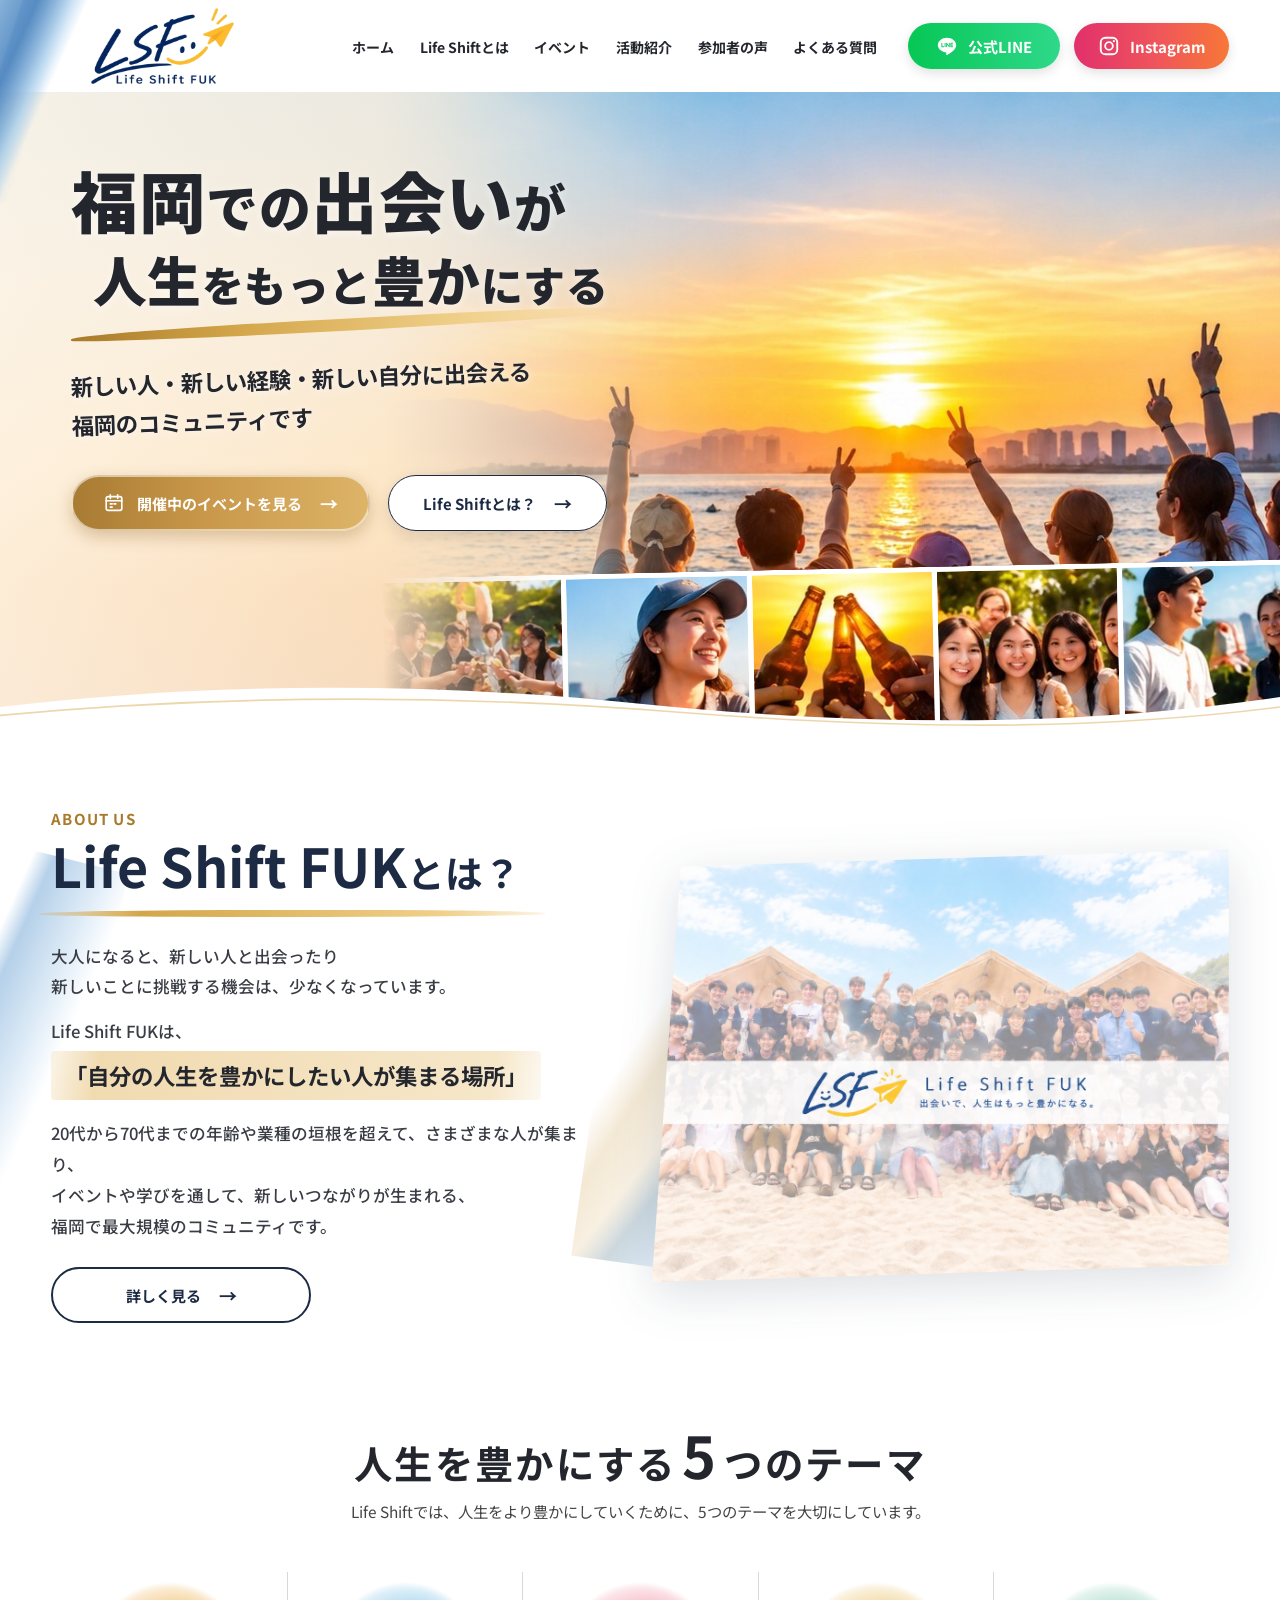
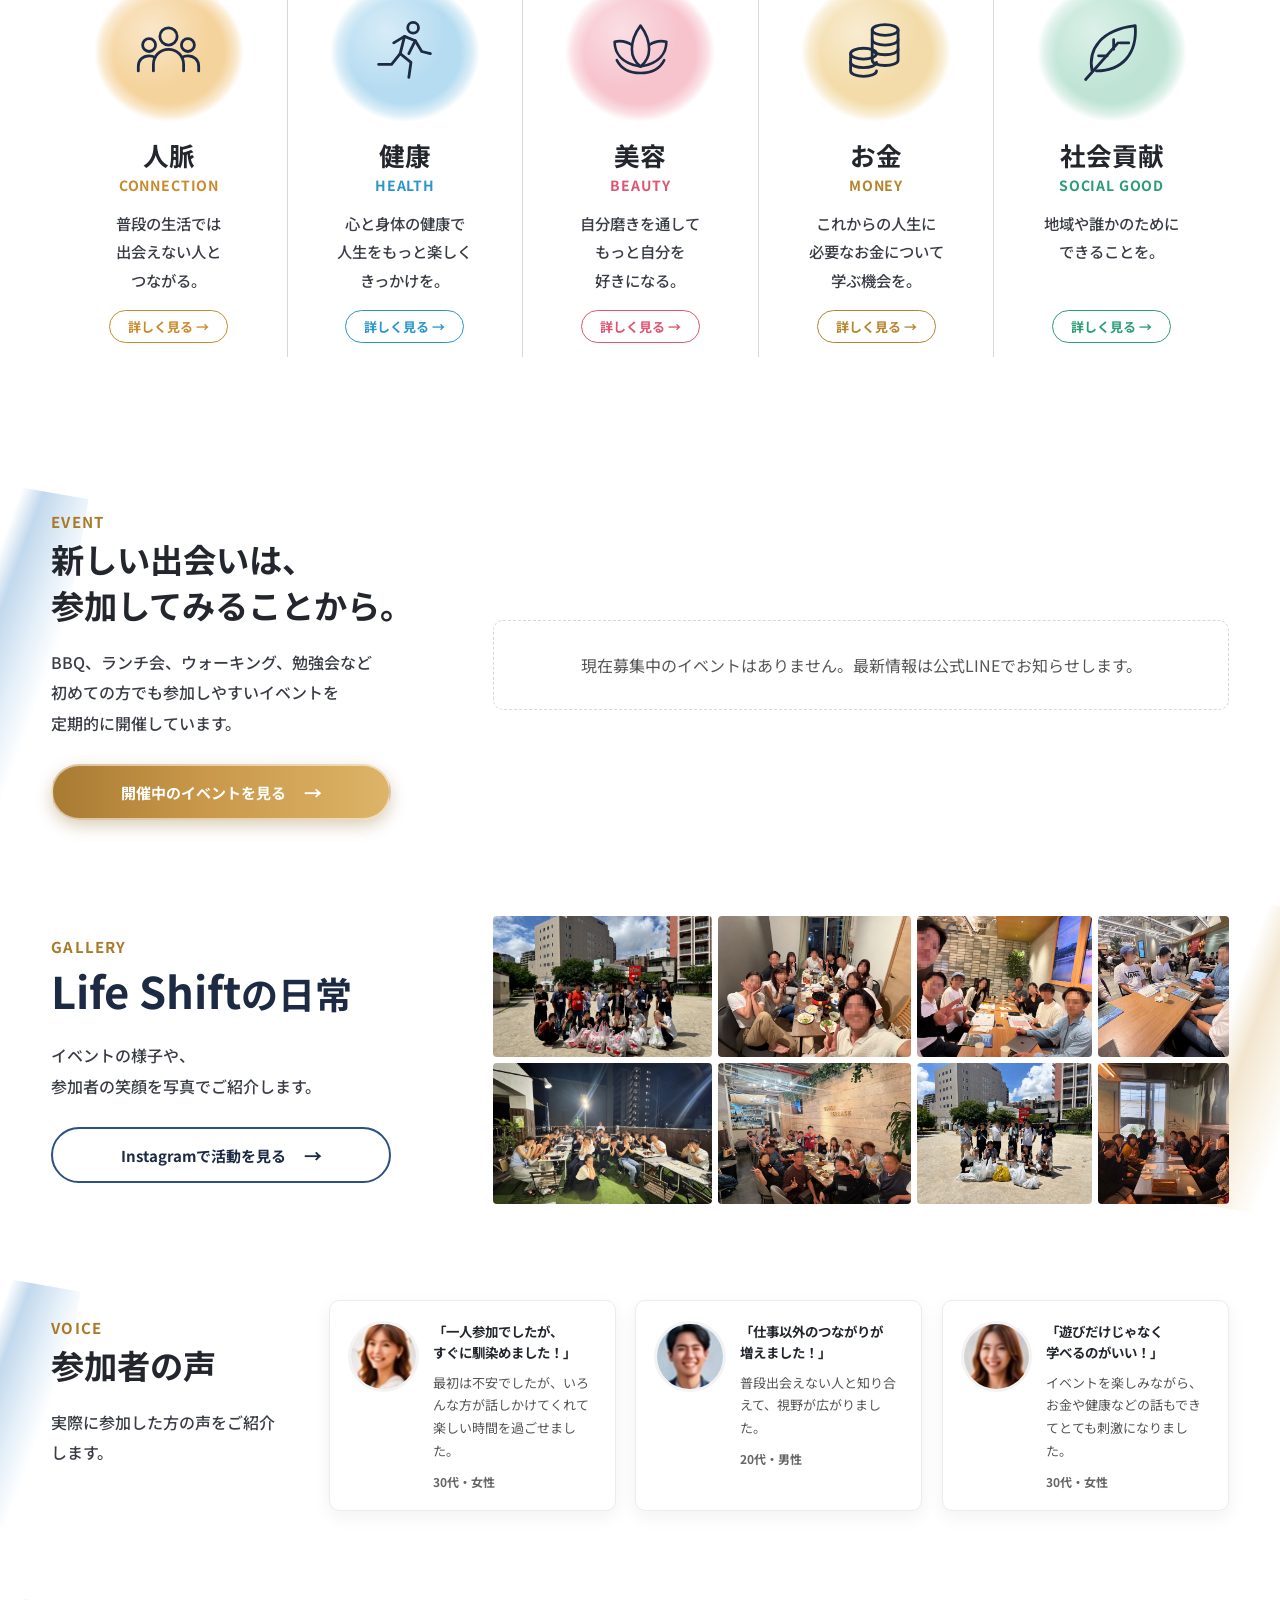
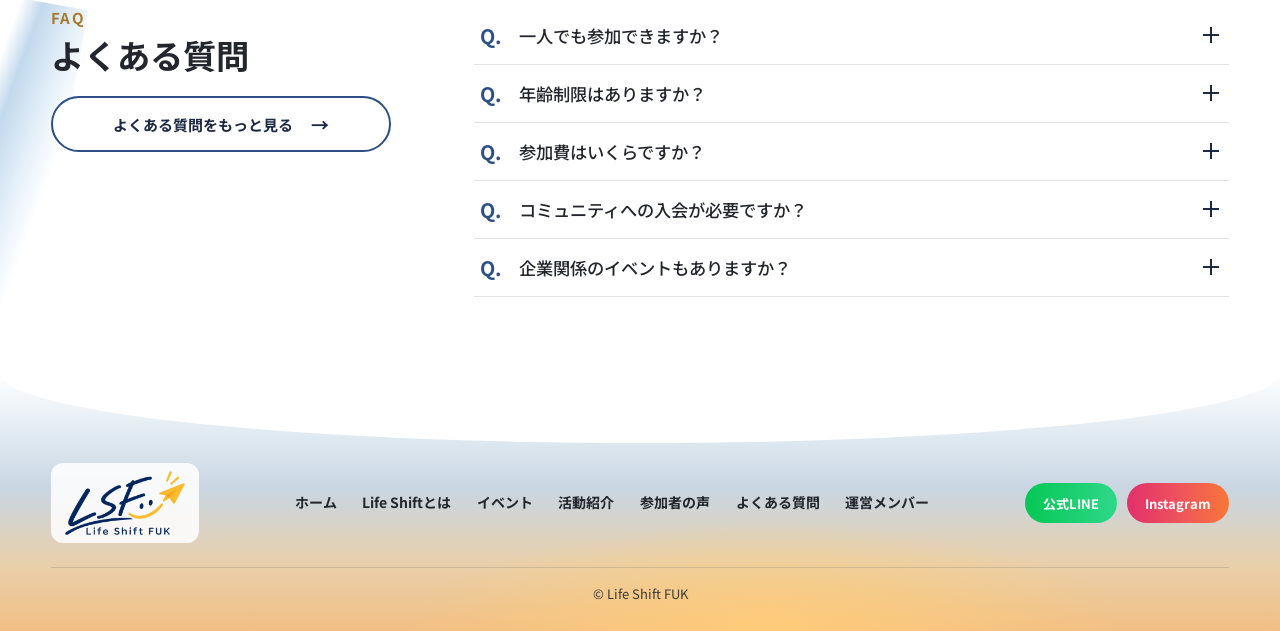
==== index.html @ d95659ad "Split the hero image into one main photo and five strip photos The top section was a single composit" ====
<!DOCTYPE html>
<html lang="ja">
<head>
  <meta charset="UTF-8">
  <meta name="viewport" content="width=device-width, initial-scale=1.0">
  <title>Life Shift FUK｜出会いで、これからの未来をつくる。</title>
  <meta name="description" content="新しい人・新しい経験・新しい自分に出会える福岡のコミュニティ「Life Shift FUK」。">
  <link rel="preconnect" href="https://fonts.googleapis.com">
  <link rel="preconnect" href="https://fonts.gstatic.com" crossorigin>
  <link href="https://fonts.googleapis.com/css2?family=Noto+Sans+JP:wght@400;500;700&family=Noto+Serif+JP:wght@500;700;900&family=Dancing+Script:wght@600;700&family=Allura&display=swap" rel="stylesheet">
  <script>document.documentElement.classList.add("cms-loading");setTimeout(function(){document.documentElement.classList.remove("cms-loading")},2500);</script>
  <link rel="stylesheet" href="css/style.css">
</head>
<body>

  <!-- ===== ヘッダー ===== -->
  <header class="site-header">
    <span class="brush" aria-hidden="true"></span>

    <a href="#" class="logo">
      <img src="assets/images/logo.png" alt="Life Shift FUK" width="832" height="444">
    </a>

    <button class="menu-toggle" aria-label="メニューを開く" aria-expanded="false" aria-controls="global-nav">
      <span></span><span></span><span></span>
    </button>

    <div class="header-right" id="global-nav">
      <nav class="global-nav" aria-label="グローバルナビゲーション">
        <ul>
          <li><a href="#">ホーム</a></li>
          <li><a href="#about">Life Shiftとは</a></li>
          <li><a href="#events">イベント</a></li>
          <li><a href="#activities">活動紹介</a></li>
          <li><a href="#voices">参加者の声</a></li>
          <li><a href="#faq">よくある質問</a></li>
        </ul>
      </nav>
      <div class="header-sns">
        <a href="https://lin.ee/Sg5S7Pw" data-cms-href="settings.lineUrl" target="_blank" rel="noopener" class="btn-sns btn-line">
          <svg viewBox="0 0 24 24" aria-hidden="true"><path fill="currentColor" d="M12 3C6.5 3 2 6.6 2 11c0 3.9 3.5 7.2 8.3 7.9.3.1.8.2.9.5.1.3.1.7 0 1l-.1.9c0 .3-.2 1 .9.5s5.9-3.5 8.1-6C21.5 14.3 22 12.7 22 11c0-4.4-4.5-8-10-8Zm-3.6 10.4H6.4c-.3 0-.5-.2-.5-.5V9c0-.3.2-.5.5-.5s.5.2.5.5v3.4h1.5c.3 0 .5.2.5.5s-.2.5-.5.5Zm2-.5c0 .3-.2.5-.5.5s-.5-.2-.5-.5V9c0-.3.2-.5.5-.5s.5.2.5.5v3.9Zm4.6 0c0 .2-.1.4-.3.5h-.2c-.2 0-.3-.1-.4-.2l-2-2.8v2.5c0 .3-.2.5-.5.5s-.5-.2-.5-.5V9c0-.2.1-.4.3-.5h.2c.2 0 .3.1.4.2l2 2.8V9c0-.3.2-.5.5-.5s.5.2.5.5v3.9Zm3.2-2.4c.3 0 .5.2.5.5s-.2.5-.5.5h-1.5v.9h1.5c.3 0 .5.2.5.5s-.2.5-.5.5h-2c-.3 0-.5-.2-.5-.5V9c0-.3.2-.5.5-.5h2c.3 0 .5.2.5.5s-.2.5-.5.5h-1.5v.9h1.5Z"/></svg>
          公式LINE
        </a>
        <a href="https://www.instagram.com/life_shift_fukuoka/" data-cms-href="settings.instagramUrl" target="_blank" rel="noopener" class="btn-sns btn-instagram">
          <svg viewBox="0 0 24 24" aria-hidden="true"><rect x="3" y="3" width="18" height="18" rx="5" fill="none" stroke="currentColor" stroke-width="2"/><circle cx="12" cy="12" r="4.2" fill="none" stroke="currentColor" stroke-width="2"/><circle cx="17.3" cy="6.7" r="1.2" fill="currentColor"/></svg>
          Instagram
        </a>
      </div>
    </div>
  </header>

  <!-- ===== ヒーロー ===== -->
  <section class="hero">
    <div class="hero-photo">
      <!-- 大きい写真：管理画面「トップページ」→「大きい写真」で差し替え -->
      <img src="assets/images/hero/hero-main.jpg" data-cms-src="home.hero.image" alt="夕日の海辺でピースサインをする参加者たち">
    </div>

    <div class="hero-inner">
      <h1 class="hero-title">
        <span class="line1" data-cms="home.hero.title1">出会<small>い</small>で、</span>
        <span class="line2" data-cms="home.hero.title2">これからの未来<small>を</small>つくる。</span>
      </h1>
      <span class="hero-stroke" aria-hidden="true"></span>

      <p class="hero-lead" data-cms="home.hero.lead">新しい人・新しい経験・新しい自分に出会える<br>福岡のコミュニティです。</p>
      <p class="hero-sub" data-cms="home.hero.sub">出会う。楽しむ、学ぶ、つながる。<br>人生をもっと豊かに。</p>

      <div class="hero-buttons">
        <a href="events/index.html" class="btn btn-gold">
          <svg viewBox="0 0 24 24" aria-hidden="true"><rect x="3.5" y="5" width="17" height="15" rx="2" fill="none" stroke="currentColor" stroke-width="1.8"/><path d="M3.5 9.5h17M8 3v4M16 3v4" stroke="currentColor" stroke-width="1.8" stroke-linecap="round"/><path d="M8 13h2M12 13h2M8 16.5h2" stroke="currentColor" stroke-width="1.8" stroke-linecap="round"/></svg>
          開催中のイベントを見る
          <span class="arrow">→</span>
        </a>
        <a href="#about" class="btn btn-white">
          Life Shiftとは？
          <span class="arrow">→</span>
        </a>
      </div>
    </div>

    <!-- 下に並ぶ写真（5枚）
         管理画面「トップページ」→「下に並ぶ写真（5枚）」で1枚ずつ差し替えられます。
         （直接変更する場合は content/site.json の home.heroPhotos） -->
    <ul class="hero-strip" data-cms-list="strip:home.heroPhotos">
      <li class="hero-strip-item"><img src="assets/images/hero/hero-photo-01.jpg" alt="バーベキューで交流する参加者"></li>
      <li class="hero-strip-item"><img src="assets/images/hero/hero-photo-02.jpg" alt="笑顔の参加者"></li>
      <li class="hero-strip-item"><img src="assets/images/hero/hero-photo-03.jpg" alt="夕日の中で乾杯"></li>
      <li class="hero-strip-item"><img src="assets/images/hero/hero-photo-04.jpg" alt="みんなで記念撮影"></li>
      <li class="hero-strip-item"><img src="assets/images/hero/hero-photo-05.jpg" alt="海辺で談笑する参加者"></li>
    </ul>

    <svg class="hero-wave" viewBox="0 0 1440 60" preserveAspectRatio="none" aria-hidden="true">
      <path d="M0 30 C 240 0, 480 0, 720 26 S 1200 56, 1440 18 L1440 60 L0 60 Z" fill="#ffffff"/>
      <path d="M0 40 C 260 14, 520 16, 760 36 S 1220 60, 1440 30" fill="none" stroke="#d4a64a" stroke-opacity=".45" stroke-width="2"/>
    </svg>
  </section>

  <!-- ===== About ===== -->
  <section class="about" id="about">
    <div class="about-inner">
      <div class="about-text">
        <p class="section-label" data-cms="home.about.label">ABOUT US</p>
        <h2 class="about-title" data-cms="home.about.title">Life Shift FUK<small>とは？</small></h2>
        <span class="about-stroke" aria-hidden="true"></span>
        <p data-cms="home.about.text1">大人になると、新しい人と出会ったり<br>新しいことに挑戦する機会は、意外と少なくなっています。</p>
        <p class="about-name" data-cms="home.about.name">Life Shift FUKは、</p>
        <p class="about-highlight" data-cms="home.about.highlight">「人生に少し動き出すきっかけをつくる場所」</p>
        <p data-cms="home.about.text2">職業や年齢をこえて、さまざまな人が集まり、<br>イベントや学びを通して、新しいつながりが生まれる、<br>そんなコミュニティです。</p>
        <a href="about.html" class="btn btn-outline">詳しく見る <span class="arrow">→</span></a>
      </div>

      <figure class="about-photo">
        <img src="assets/images/about-community.jpg" data-cms-src="home.about.image" alt="Life Shift FUK の交流会に集まった参加者たち" loading="lazy">
        <figcaption class="about-script" aria-hidden="true" data-cms-script="home.about.script">New Encounters<br><span>New Experiences</span><br><span class="indent">A Better You</span></figcaption>
      </figure>
    </div>
  </section>

  <!-- ===== 5つのテーマ ===== -->
  <section class="themes" id="themes">
    <div class="themes-inner">
      <h2 class="themes-title">人生を豊かにする<span class="num">5</span>つのテーマ</h2>
      <p class="themes-lead" data-cms="home.themesLead">Life Shiftでは、人生をより豊かにしていくために、5つのテーマを大切にしています。</p>
      <ul class="theme-list">
        <li class="theme-card theme--connection">
          <a href="themes/connection.html">
            <span class="theme-icon"><svg viewBox="0 0 64 64" aria-hidden="true"><g fill="none" stroke="currentColor" stroke-width="2.6" stroke-linecap="round" stroke-linejoin="round"><circle cx="32" cy="18" r="8"/><path d="M18 50v-6c0-8 6-14 14-14s14 6 14 14v6"/><circle cx="14" cy="26" r="6"/><path d="M4 50v-4c0-6 4-10 10-10 2 0 4 .5 5.5 1.5"/><circle cx="50" cy="26" r="6"/><path d="M60 50v-4c0-6-4-10-10-10-2 0-4 .5-5.5 1.5"/></g></svg></span>
            <h3 class="theme-name">人脈</h3>
            <p class="theme-en">CONNECTION</p>
            <p class="theme-desc" data-cms="themes.connection.short">普段の生活では<br>出会えない人と<br>つながる。</p>
            <span class="theme-more">詳しく見る <span aria-hidden="true">→</span></span>
          </a>
        </li>
        <li class="theme-card theme--health">
          <a href="themes/health.html">
            <span class="theme-icon"><svg viewBox="0 0 64 64" aria-hidden="true"><g fill="none" stroke="currentColor" stroke-width="2.6" stroke-linecap="round" stroke-linejoin="round"><circle cx="40" cy="10" r="5"/><path d="M22 24l10-6 10 4 6 10 8 2"/><path d="M32 18l-4 16 10 8-2 14"/><path d="M28 34l-8 10H8"/><path d="M42 22l-6 12"/></g></svg></span>
            <h3 class="theme-name">健康</h3>
            <p class="theme-en">HEALTH</p>
            <p class="theme-desc" data-cms="themes.health.short">心と身体の健康で<br>人生をもっと楽しく<br>きっかけを。</p>
            <span class="theme-more">詳しく見る <span aria-hidden="true">→</span></span>
          </a>
        </li>
        <li class="theme-card theme--beauty">
          <a href="themes/beauty.html">
            <span class="theme-icon"><svg viewBox="0 0 64 64" aria-hidden="true"><g fill="none" stroke="currentColor" stroke-width="2.4" stroke-linecap="round" stroke-linejoin="round"><path d="M32 8c-6 8-8 16-8 22s3 12 8 16c5-4 8-10 8-16s-2-14-8-22Z"/><path d="M24 26c-6-4-12-4-16-3 0 10 6 20 24 23"/><path d="M40 26c6-4 12-4 16-3 0 10-6 20-24 23"/><path d="M10 40c4 8 12 12 22 12s18-4 22-12"/></g></svg></span>
            <h3 class="theme-name">美容</h3>
            <p class="theme-en">BEAUTY</p>
            <p class="theme-desc" data-cms="themes.beauty.short">自分磨きを通して<br>もっと自分を<br>好きになる。</p>
            <span class="theme-more">詳しく見る <span aria-hidden="true">→</span></span>
          </a>
        </li>
        <li class="theme-card theme--money">
          <a href="themes/money.html">
            <span class="theme-icon"><svg viewBox="0 0 64 64" aria-hidden="true"><g fill="none" stroke="currentColor" stroke-width="2.6" stroke-linecap="round" stroke-linejoin="round"><ellipse cx="40" cy="12" rx="12" ry="5"/><path d="M28 12v28c0 2.8 5.4 5 12 5s12-2.2 12-5V12"/><path d="M28 21c0 2.8 5.4 5 12 5s12-2.2 12-5M28 30c0 2.8 5.4 5 12 5s12-2.2 12-5"/><ellipse cx="20" cy="34" rx="12" ry="5"/><path d="M8 34v16c0 2.8 5.4 5 12 5s12-2.2 12-5"/><path d="M8 42c0 2.8 5.4 5 12 5s12-2.2 12-5"/></g></svg></span>
            <h3 class="theme-name">お金</h3>
            <p class="theme-en">MONEY</p>
            <p class="theme-desc" data-cms="themes.money.short">これからの人生に<br>必要なお金について<br>学ぶ機会を。</p>
            <span class="theme-more">詳しく見る <span aria-hidden="true">→</span></span>
          </a>
        </li>
        <li class="theme-card theme--social-good">
          <a href="themes/social-good.html">
            <span class="theme-icon"><svg viewBox="0 0 64 64" aria-hidden="true"><g fill="none" stroke="currentColor" stroke-width="2.6" stroke-linecap="round" stroke-linejoin="round"><path d="M14 50C10 30 22 12 54 8c2 26-12 42-36 42"/><path d="M8 58l30-34"/><path d="M28 36h-8M34 30v-9M40 24h8"/></g></svg></span>
            <h3 class="theme-name">社会貢献</h3>
            <p class="theme-en">SOCIAL GOOD</p>
            <p class="theme-desc" data-cms="themes.social-good.short">地域や誰かのために<br>できることを。</p>
            <span class="theme-more">詳しく見る <span aria-hidden="true">→</span></span>
          </a>
        </li>
      </ul>
    </div>
  </section>

  <!-- ===== EVENT ===== -->
  <section class="split-section events" id="events">
    <div class="split-inner">
      <div class="split-head">
        <p class="section-label">EVENT</p>
        <h2 class="split-title" data-cms="home.eventsTitle">新しい出会いは、<br>参加してみることから。</h2>
        <p class="split-text" data-cms="home.eventsText">BBQ、ランチ会、ウォーキング、勉強会など<br>初めての方でも参加しやすいイベントを<br>定期的に開催しています。</p>
        <a href="events/index.html" class="btn btn-gold btn-wide">開催中のイベントを見る <span class="arrow">→</span></a>
      </div>
      <ul class="event-grid" data-cms-list="events" data-cms-limit="3">
        <!-- js/events.js の内容がここに表示されます -->
      </ul>
    </div>
  </section>

  <!-- ===== GALLERY ===== -->
  <section class="split-section gallery" id="activities">
    <div class="split-inner">
      <div class="split-head">
        <p class="section-label">GALLERY</p>
        <h2 class="split-title split-title--en">Life Shift<span>の日常</span></h2>
        <p class="split-text" data-cms="home.galleryText">イベントの様子や、<br>参加者の笑顔を写真でご紹介します。</p>
        <a href="https://www.instagram.com/life_shift_fukuoka/" data-cms-href="settings.instagramUrl" target="_blank" rel="noopener" class="btn btn-outline btn-wide btn-outline--blue">Instagramで活動を見る <span class="arrow">→</span></a>
      </div>
      <!-- 写真は assets/images/gallery/gallery-01.jpg 〜 gallery-08.jpg を差し替えてください -->
      <ul class="gallery-grid" data-cms-list="gallery">
        <li><img src="assets/images/gallery/gallery-01.jpg" alt="ギャラリー写真1" loading="lazy"></li>
        <li><img src="assets/images/gallery/gallery-02.jpg" alt="ギャラリー写真2" loading="lazy"></li>
        <li><img src="assets/images/gallery/gallery-03.jpg" alt="ギャラリー写真3" loading="lazy"></li>
        <li><img src="assets/images/gallery/gallery-04.jpg" alt="ギャラリー写真4" loading="lazy"></li>
        <li><img src="assets/images/gallery/gallery-05.jpg" alt="ギャラリー写真5" loading="lazy"></li>
        <li><img src="assets/images/gallery/gallery-06.jpg" alt="ギャラリー写真6" loading="lazy"></li>
        <li><img src="assets/images/gallery/gallery-07.jpg" alt="ギャラリー写真7" loading="lazy"></li>
        <li><img src="assets/images/gallery/gallery-08.jpg" alt="ギャラリー写真8" loading="lazy"></li>
      </ul>
    </div>
  </section>

  <!-- ===== VOICE ===== -->
  <section class="split-section voices" id="voices">
    <div class="split-inner split-inner--voice">
      <div class="split-head">
        <p class="section-label">VOICE</p>
        <h2 class="split-title">参加者の声</h2>
        <p class="split-text" data-cms="home.voicesText">実際に参加した方の声をご紹介します。</p>
      </div>
      <ul class="voice-list" data-cms-list="voices">
        <li class="voice-card">
          <img class="voice-avatar" src="assets/images/voice/voice-01.jpg" alt="" loading="lazy">
          <div>
            <p class="voice-catch">「一人参加でしたが、<br>すぐに馴染めました！」</p>
            <p class="voice-text">最初は不安でしたが、いろんな方が話しかけてくれて楽しい時間を過ごせました。</p>
            <p class="voice-meta">30代・女性</p>
          </div>
        </li>
        <li class="voice-card">
          <img class="voice-avatar" src="assets/images/voice/voice-02.jpg" alt="" loading="lazy">
          <div>
            <p class="voice-catch">「仕事以外のつながりが<br>増えました！」</p>
            <p class="voice-text">普段出会えない人と知り合えて、視野が広がりました。</p>
            <p class="voice-meta">20代・男性</p>
          </div>
        </li>
        <li class="voice-card">
          <img class="voice-avatar" src="assets/images/voice/voice-03.jpg" alt="" loading="lazy">
          <div>
            <p class="voice-catch">「遊びだけじゃなく<br>学べるのがいい！」</p>
            <p class="voice-text">イベントを楽しみながら、お金や健康などの話もできてとても刺激になりました。</p>
            <p class="voice-meta">30代・女性</p>
          </div>
        </li>
      </ul>
    </div>
  </section>

  <!-- ===== FAQ ===== -->
  <section class="split-section faq" id="faq">
    <div class="split-inner split-inner--faq">
      <div class="split-head">
        <p class="section-label">FAQ</p>
        <h2 class="split-title">よくある質問</h2>
        <a href="faq.html" class="btn btn-outline btn-wide btn-outline--blue">よくある質問をもっと見る <span class="arrow">→</span></a>
      </div>
      <!-- 質問の内容は js/faq.js で編集できます -->
      <ul class="faq-list" data-cms-list="faq" data-cms-limit="5"></ul>
    </div>
  </section>

  <footer class="site-footer">
    <div class="footer-inner">
      <a href="index.html" class="footer-logo"><img src="assets/images/logo.png" alt="Life Shift FUK"></a>
      <nav class="footer-nav" aria-label="フッターメニュー">
        <ul>
          <li><a href="index.html">ホーム</a></li>
          <li><a href="index.html#about">Life Shiftとは</a></li>
          <li><a href="index.html#events">イベント</a></li>
          <li><a href="index.html#activities">活動紹介</a></li>
          <li><a href="index.html#voices">参加者の声</a></li>
          <li><a href="index.html#faq">よくある質問</a></li>
          <li><a href="members.html">運営メンバー</a></li>
        </ul>
      </nav>
      <div class="footer-sns-list">
        <a href="https://lin.ee/Sg5S7Pw" target="_blank" rel="noopener" data-cms-href="settings.lineUrl" class="footer-sns footer-sns--line">公式LINE</a>
        <a href="https://www.instagram.com/life_shift_fukuoka/" target="_blank" rel="noopener" data-cms-href="settings.instagramUrl" class="footer-sns footer-sns--instagram">Instagram</a>
      </div>
    </div>
    <p class="footer-copy">&copy; Life Shift FUK</p>
  </footer>

  <script src="js/fonts.js"></script>
  <script src="js/main.js"></script>
</body>
</html>
---- css/style.css ----
/* =========================================
   Life Shift FUK - Header / Hero
   ========================================= */
:root {
  --navy: #1d2a44;
  --ink: #23262d;
  --gold: #d4a64a;
  --gold-dark: #a87a2a;
  --gold-light: #f0d08a;
  --line-1: #06c755;
  --line-2: #2fd88a;
  --insta-1: #e1306c;
  --insta-2: #f77737;
  --header-h: 92px;
  --gutter: clamp(16px, 4vw, 56px);

  /* フォントと文字の大きさ（管理画面の「フォント・文字の大きさ」で変更） */
  --font-heading: "Noto Serif JP", serif;   /* 見出し・紹介文 */
  --font-body: "Noto Sans JP", sans-serif;  /* メニュー・ボタン・本文 */
  --fs-heading: 1;
  --fs-body: 1;
}

*,
*::before,
*::after { box-sizing: border-box; }

html, body { margin: 0; padding: 0; }

body {
  font-family: var(--font-body);
  color: var(--ink);
  background: #fff;
  -webkit-font-smoothing: antialiased;
  overflow-x: hidden;
}

a { color: inherit; text-decoration: none; }
img { display: block; max-width: 100%; }

/* ---------- Header ---------- */
.site-header {
  position: relative;
  z-index: 20;
  height: var(--header-h);
  display: flex;
  align-items: center;
  justify-content: space-between;
  gap: 24px;
  padding: 0 var(--gutter) 0 calc(var(--gutter) + 40px);
  background: #fff;
  border-bottom-left-radius: 0 0;
}

/* 左上の青いブラシストローク */
.brush {
  position: absolute;
  top: -30px;
  left: -40px;
  width: 170px;
  height: 230px;
  background:
    linear-gradient(118deg, transparent 18%, rgba(120, 170, 215, .85) 19%, rgba(76, 132, 190, .9) 34%, rgba(150, 196, 232, .55) 46%, transparent 52%),
    linear-gradient(112deg, transparent 30%, rgba(80, 140, 200, .5) 31%, rgba(180, 214, 240, .35) 44%, transparent 50%);
  filter: blur(.4px);
  transform: rotate(-4deg);
  pointer-events: none;
  z-index: 0;
}

.logo {
  position: relative;
  z-index: 1;
  display: flex;
  flex-direction: column;
  align-items: center;
  line-height: 1;
  flex-shrink: 0;
}

.header-right {
  display: flex;
  align-items: center;
  gap: clamp(16px, 2.4vw, 36px);
}

.global-nav ul {
  display: flex;
  gap: clamp(14px, 2vw, 30px);
  margin: 0;
  padding: 0;
  list-style: none;
}

.global-nav a {
  position: relative;
  font-size: calc(14px * var(--fs-body));
  font-weight: 700;
  color: var(--ink);
  white-space: nowrap;
  padding: 6px 0;
  transition: color .2s;
}

.global-nav a::after {
  content: "";
  position: absolute;
  left: 0; right: 0; bottom: 0;
  height: 2px;
  background: var(--gold);
  transform: scaleX(0);
  transition: transform .25s;
}

.global-nav a:hover { color: var(--gold-dark); }
.global-nav a:hover::after { transform: scaleX(1); }

.header-sns { display: flex; gap: 14px; }

.btn-sns {
  display: inline-flex;
  align-items: center;
  justify-content: center;
  gap: 10px;
  min-width: 152px;
  height: 46px;
  padding: 0 24px;
  border-radius: 999px;
  color: #fff;
  font-size: calc(15px * var(--fs-body));
  font-weight: 700;
  white-space: nowrap;
  box-shadow: 0 4px 12px rgba(0, 0, 0, .12);
  transition: transform .2s, box-shadow .2s;
}

.btn-sns svg { width: 22px; height: 22px; flex-shrink: 0; }
.btn-sns:hover { transform: translateY(-2px); box-shadow: 0 8px 18px rgba(0, 0, 0, .18); }

.btn-line { background: linear-gradient(90deg, var(--line-1), var(--line-2)); }
.btn-instagram { background: linear-gradient(90deg, var(--insta-1), #f0565a 55%, var(--insta-2)); }

.menu-toggle { display: none; }

/* ---------- Hero ---------- */
.hero {
  position: relative;
  min-height: clamp(520px, 44vw, 700px);
  overflow: hidden;
  /* サンプルの夕焼け空のトーン */
  background:
    radial-gradient(ellipse 55% 45% at 58% 62%, rgba(255, 214, 140, .85), transparent 70%),
    linear-gradient(180deg, #c9dbe6 0%, #e9e3d6 30%, #f8d9ae 58%, #f3bd82 78%, #e8b68a 100%);
}

.hero-photo {
  position: absolute;
  inset: 0 0 0 30%;
  -webkit-mask-image: linear-gradient(90deg, transparent 0%, rgba(0, 0, 0, .55) 14%, #000 32%);
          mask-image: linear-gradient(90deg, transparent 0%, rgba(0, 0, 0, .55) 14%, #000 32%);
}

.hero-photo img {
  width: 100%;
  height: 100%;
  object-fit: cover;
  object-position: 60% 80%;
}

/* 写真全体に夕暮れ色の柔らかいトーンを重ねる */
.hero-photo::after {
  content: "";
  position: absolute;
  inset: 0;
  background:
    linear-gradient(180deg, rgba(255, 236, 205, .28) 0%, rgba(255, 200, 140, .10) 45%, rgba(255, 190, 120, .12) 100%);
  mix-blend-mode: soft-light;
  pointer-events: none;
}

/* 左側の文字エリアを明るく */
.hero::before {
  content: "";
  position: absolute;
  inset: 0;
  z-index: 1;
  background: linear-gradient(90deg, rgba(255, 246, 232, .82) 0%, rgba(255, 240, 220, .6) 34%, rgba(255, 236, 210, 0) 58%);
  pointer-events: none;
}

.hero-inner {
  position: relative;
  z-index: 3;
  padding: clamp(36px, 5vw, 70px) var(--gutter) 110px calc(var(--gutter) + 20px);
  max-width: 760px;
}

.hero-title {
  margin: 0;
  font-family: var(--font-heading);
  font-weight: 900;
  color: var(--ink);
  line-height: 1.32;
  letter-spacing: .02em;
  text-shadow: 0 2px 10px rgba(255, 255, 255, .6);
}

.hero-title span { display: block; white-space: nowrap; }
.hero-title .line1 { font-size: calc(clamp(30px, 5.2vw, 74px) * var(--fs-heading)); }
.hero-title .line2 { font-size: calc(clamp(26px, 4.2vw, 60px) * var(--fs-heading)); padding-left: .4em; }
.hero-title small { font-size: .78em; }

/* 見出し下の金色の筆ストローク */
.hero-stroke {
  display: block;
  width: min(620px, 88%);
  height: 12px;
  margin: 18px 0 22px;
  background: linear-gradient(90deg, var(--gold-dark), var(--gold) 30%, var(--gold-light) 70%, rgba(240, 208, 138, 0));
  border-radius: 50% 40% 60% 50% / 60% 50% 50% 40%;
  transform: rotate(-3deg);
  transform-origin: left center;
}

.hero-lead {
  margin: 0 0 22px;
  font-family: var(--font-heading);
  font-weight: 700;
  font-size: calc(clamp(17px, 1.75vw, 24px) * var(--fs-heading));
  line-height: 1.75;
  color: var(--ink);
  transform: rotate(-2deg);
  transform-origin: left center;
  text-shadow: 0 1px 8px rgba(255, 255, 255, .7);
}

.hero-sub {
  margin: 0 0 30px;
  font-family: var(--font-heading);
  font-weight: 500;
  font-size: calc(clamp(14px, 1.3vw, 17px) * var(--fs-body));
  line-height: 1.85;
  color: #2f3138;
  text-shadow: 0 1px 6px rgba(255, 255, 255, .8);
}

.hero-buttons { display: flex; flex-wrap: wrap; gap: 18px; }

.btn {
  display: inline-flex;
  align-items: center;
  gap: 12px;
  height: 56px;
  padding: 0 30px;
  border-radius: 999px;
  font-size: calc(15px * var(--fs-body));
  font-weight: 700;
  white-space: nowrap;
  transition: transform .2s, box-shadow .2s;
}

.btn svg { width: 22px; height: 22px; }
.btn .arrow { margin-left: 6px; font-size: calc(18px * var(--fs-body)); }
.btn:hover { transform: translateY(-2px); }

.btn-gold {
  color: #fff;
  background: linear-gradient(90deg, #a87b33, #c9984a 45%, #ddb468);
  border: 2px solid rgba(255, 255, 255, .55);
  box-shadow: 0 6px 16px rgba(140, 95, 30, .3);
}

.btn-white {
  color: var(--navy);
  background: #fff;
  border: 1.5px solid var(--navy);
  box-shadow: 0 6px 16px rgba(0, 0, 0, .1);
  padding: 0 34px;
}

.hero-wave {
  position: absolute;
  left: 0;
  bottom: -1px;
  z-index: 4;
  width: 100%;
  height: 50px;
}

/* ---------- 大きい写真の下に並ぶ写真（5枚） ---------- */
.hero {
  --strip-h: clamp(120px, 12.5vw, 200px);
}

.hero-inner { padding-bottom: calc(var(--strip-h) + 40px); }

.hero-strip {
  position: absolute;
  z-index: 2;
  left: 30%;
  right: -2%;
  bottom: 12px;
  height: var(--strip-h);
  display: grid;
  grid-auto-flow: column;
  grid-auto-columns: 1fr;
  gap: 5px;
  margin: 0;
  padding: 5px 0;
  list-style: none;
  background: #fff;
  transform: rotate(-1.2deg);
  transform-origin: right bottom;
  box-shadow: 0 -4px 18px rgba(80, 50, 20, .12);
  /* 左端は背景になじませる */
  -webkit-mask-image: linear-gradient(90deg, transparent 0%, rgba(0, 0, 0, .5) 8%, #000 20%);
          mask-image: linear-gradient(90deg, transparent 0%, rgba(0, 0, 0, .5) 8%, #000 20%);
}

.hero-strip:empty { display: none; }

.hero-strip-item {
  overflow: hidden;
  background: #f3e6d4;
}

.hero-strip-item img {
  width: 100%;
  height: 100%;
  object-fit: cover;
}

/* ---------- Responsive ---------- */
@media (max-width: 1180px) {
  .btn-sns { min-width: 0; padding: 0 18px; font-size: calc(14px * var(--fs-body)); }
  .global-nav a { font-size: calc(13px * var(--fs-body)); }
}

@media (max-width: 1024px) {
  :root { --header-h: 76px; }

  .site-header { padding-left: calc(var(--gutter) + 20px); }
  .brush { width: 120px; height: 170px; }

  .menu-toggle {
    display: flex;
    flex-direction: column;
    justify-content: center;
    gap: 6px;
    width: 44px;
    height: 44px;
    padding: 10px;
    border: 0;
    border-radius: 50%;
    background: var(--navy);
    cursor: pointer;
  }

  .menu-toggle span {
    display: block;
    height: 2px;
    background: #fff;
    border-radius: 2px;
    transition: transform .25s, opacity .25s;
  }

  .is-open .menu-toggle span:nth-child(1) { transform: translateY(8px) rotate(45deg); }
  .is-open .menu-toggle span:nth-child(2) { opacity: 0; }
  .is-open .menu-toggle span:nth-child(3) { transform: translateY(-8px) rotate(-45deg); }

  .header-right {
    position: absolute;
    top: 100%;
    left: 0;
    right: 0;
    flex-direction: column;
    align-items: stretch;
    gap: 20px;
    padding: 20px var(--gutter) 28px;
    background: #fff;
    box-shadow: 0 12px 24px rgba(0, 0, 0, .1);
    display: none;
  }

  .is-open .header-right { display: flex; }

  .global-nav ul { flex-direction: column; gap: 0; }
  .global-nav li { border-bottom: 1px solid #eee; }
  .global-nav a { display: block; padding: 14px 4px; font-size: calc(15px * var(--fs-body)); }
  .global-nav a::after { display: none; }

  .header-sns { flex-direction: column; }
  .btn-sns { width: 100%; }
}

@media (max-width: 768px) {
  .hero { min-height: 720px; }

  .hero-photo {
    inset: auto 0 0 0;
    height: 46%;
    -webkit-mask-image: linear-gradient(180deg, transparent 0%, #000 30%);
            mask-image: linear-gradient(180deg, transparent 0%, #000 30%);
  }

  .hero-photo img { object-position: 50% 70%; }

  .hero::before {
    background: linear-gradient(180deg, rgba(255, 246, 232, .7) 0%, rgba(255, 240, 220, .45) 45%, rgba(255, 236, 210, 0) 65%);
  }

  .hero-inner { padding: 28px var(--gutter) 90px; }
  .hero-title .line1 { font-size: calc(10vw * var(--fs-heading)); }
  .hero-title .line2 { font-size: calc(7.6vw * var(--fs-heading)); padding-left: 0; }
  .hero-lead { font-size: calc(4vw * var(--fs-heading)); transform: none; }

  .hero-buttons { position: relative; z-index: 3; }

  /* スマホでは写真の下に小さく並べ、横にスワイプして見る */
  .hero { --strip-h: 92px; min-height: 760px; }
  .hero-inner { padding-bottom: 90px; }
  .hero-strip {
    left: 0;
    right: 0;
    bottom: 14px;
    display: flex;
    overflow-x: auto;
    scroll-snap-type: x mandatory;
    scrollbar-width: none;
    transform: rotate(-1.5deg) scale(1.03);
    transform-origin: center;
    -webkit-mask-image: none;
            mask-image: none;
  }
  .hero-strip::-webkit-scrollbar { display: none; }
  .hero-strip-item { flex: 0 0 38%; scroll-snap-align: start; }
}

@media (max-width: 480px) {
  .hero-buttons { flex-direction: column; align-items: stretch; }
  .btn { justify-content: center; }
}

/* =========================================
   Common
   ========================================= */
.section-label,
.about-text .section-label {
  margin: 0 0 4px;
  font-family: var(--font-body);
  line-height: 1.4;
  font-size: calc(15px * var(--fs-body));
  font-weight: 700;
  letter-spacing: .08em;
  color: var(--gold-dark);
}

.btn-outline {
  color: var(--navy);
  background: #fff;
  border: 2px solid var(--navy);
  min-width: 260px;
  justify-content: center;
}

.btn-outline:hover { background: var(--navy); color: #fff; }

.sp { display: none; }

/* テーマカラー */
.theme--connection  { --t-color: #c98a2b; --t-soft: #f5d39c; --t-pale: #fdf3e2; }
.theme--health      { --t-color: #2a95c9; --t-soft: #b6dcf1; --t-pale: #eaf5fb; }
.theme--beauty      { --t-color: #df5470; --t-soft: #f7c3cd; --t-pale: #fdeef1; }
.theme--money       { --t-color: #b4842c; --t-soft: #f3dcaa; --t-pale: #fcf6e8; }
.theme--social-good { --t-color: #2a9d74; --t-soft: #bfe4d6; --t-pale: #ebf7f2; }

/* 水彩風の丸アイコン */
.theme-icon {
  display: inline-flex;
  align-items: center;
  justify-content: center;
  width: 150px;
  height: 140px;
  color: var(--navy);
  background:
    radial-gradient(circle at 38% 35%, rgba(255, 255, 255, .45), transparent 45%),
    radial-gradient(closest-side, var(--t-soft) 74%, color-mix(in srgb, var(--t-soft) 50%, transparent) 90%, transparent 100%);
  border-radius: 52% 48% 50% 50% / 50% 52% 48% 50%;
}

.theme-icon svg { width: 46%; height: auto; }

/* =========================================
   About
   ========================================= */
.about {
  position: relative;
  overflow: hidden;
  padding: clamp(40px, 6vw, 80px) var(--gutter) clamp(40px, 5vw, 70px);
  background: #fff;
}

/* 背景の青・ベージュのブラシストローク */
.about::before,
.about::after {
  content: "";
  position: absolute;
  pointer-events: none;
}

.about::before {
  left: -60px;
  top: 120px;
  width: 140px;
  height: 420px;
  background: linear-gradient(100deg, transparent 20%, rgba(120, 170, 215, .55) 30%, rgba(170, 205, 235, .35) 55%, transparent 70%);
  transform: rotate(14deg);
}

.about::after {
  right: 38%;
  top: 200px;
  width: 200px;
  height: 340px;
  background:
    linear-gradient(115deg, transparent 25%, rgba(230, 205, 160, .45) 35%, rgba(240, 220, 185, .25) 55%, transparent 65%),
    linear-gradient(120deg, transparent 50%, rgba(120, 170, 215, .45) 58%, rgba(170, 205, 235, .3) 70%, transparent 78%);
  transform: rotate(8deg);
}

.about-inner {
  position: relative;
  z-index: 1;
  max-width: 1280px;
  margin: 0 auto;
  display: grid;
  grid-template-columns: minmax(0, 1fr) minmax(0, 1.05fr);
  gap: clamp(24px, 4vw, 56px);
  align-items: center;
}

.about-title {
  margin: 0;
  font-family: var(--font-heading);
  font-weight: 700;
  font-size: calc(clamp(34px, 4.2vw, 58px) * var(--fs-heading));
  line-height: 1.2;
  color: var(--navy);
}

.about-title small { font-size: .7em; }

.about-stroke {
  display: block;
  width: min(560px, 92%);
  height: 7px;
  margin: 12px 0 24px -12px;
  background: linear-gradient(90deg, rgba(212, 166, 74, .2), var(--gold) 20%, var(--gold-light) 80%, rgba(240, 208, 138, .2));
  border-radius: 50% 40% 60% 50% / 60% 50% 50% 40%;
}

.about-text p {
  margin: 0 0 14px;
  font-family: var(--font-heading);
  font-weight: 500;
  font-size: calc(clamp(14px, 1.3vw, 17px) * var(--fs-body));
  line-height: 1.85;
  color: #3a3d45;
}

.about-text .about-name { margin-bottom: 4px; }

.about-text .about-highlight {
  display: inline-block;
  margin: 0 0 18px;
  padding: 4px 14px;
  font-weight: 700;
  font-size: calc(clamp(16px, 1.75vw, 24px) * var(--fs-body));
  color: var(--ink);
  background: linear-gradient(100deg, rgba(240, 215, 165, .25), rgba(236, 206, 150, .75) 10%, rgba(240, 215, 165, .6) 90%, rgba(240, 215, 165, .15));
  border-radius: 4px;
}

.about-text .btn { margin-top: 12px; }

/* 斜めにカットした写真 */
.about-photo {
  position: relative;
  margin: 0;
  filter: drop-shadow(0 12px 24px rgba(30, 40, 70, .15));
}

.about-photo img {
  width: 100%;
  aspect-ratio: 4 / 3;
  object-fit: cover;
  object-position: 50% 70%;
  clip-path: polygon(5% 4%, 100% 0, 100% 96%, 0 100%);
}

.about-script {
  position: absolute;
  top: 6%;
  right: 4%;
  font-family: "Allura", cursive;
  font-size: clamp(26px, 2.8vw, 44px);
  line-height: 1.05;
  color: var(--navy);
  transform: rotate(-16deg);
  text-shadow: 0 0 8px rgba(255, 255, 255, .95), 0 0 2px rgba(255, 255, 255, .9);
}

.about-script span { display: inline-block; padding-left: .7em; }
.about-script .indent { padding-left: 1.6em; }

/* =========================================
   5つのテーマ
   ========================================= */
.themes {
  position: relative;
  padding: clamp(20px, 3vw, 40px) var(--gutter) clamp(60px, 7vw, 100px);
  background: #fff;
}

.themes-inner { max-width: 1280px; margin: 0 auto; text-align: center; }

.themes-title {
  margin: 0 0 10px;
  font-family: var(--font-heading);
  font-weight: 700;
  font-size: calc(clamp(24px, 3vw, 40px) * var(--fs-heading));
  color: var(--ink);
  letter-spacing: .06em;
}

.themes-title .num { margin: 0 .1em; font-size: 1.5em; line-height: 1; }

.themes-lead {
  margin: 0 0 clamp(28px, 4vw, 50px);
  font-size: calc(clamp(13px, 1.2vw, 16px) * var(--fs-body));
  color: #444;
}

.theme-list {
  display: grid;
  grid-template-columns: repeat(5, 1fr);
  margin: 0;
  padding: 0;
  list-style: none;
}

.theme-card + .theme-card { border-left: 1px solid #d8d8d8; }

.theme-card a {
  display: flex;
  flex-direction: column;
  align-items: center;
  height: 100%;
  padding: 10px 12px 14px;
  border-radius: 16px;
  transition: transform .25s, background-color .25s;
}

.theme-card a:hover { transform: translateY(-6px); background: var(--t-pale); }
.theme-card .theme-icon { transition: transform .25s; }
.theme-card a:hover .theme-icon { transform: scale(1.06); }

.theme-name {
  margin: 14px 0 2px;
  font-size: calc(clamp(20px, 2vw, 26px) * var(--fs-heading));
  font-weight: 700;
  color: var(--ink);
}

.theme-en {
  margin: 0 0 14px;
  font-size: calc(14px * var(--fs-body));
  font-weight: 700;
  letter-spacing: .06em;
  color: var(--t-color);
}

.theme-desc {
  margin: 0 0 16px;
  font-family: var(--font-heading);
  font-weight: 500;
  font-size: calc(clamp(13px, 1.2vw, 16px) * var(--fs-body));
  line-height: 1.85;
  color: #3a3d45;
}

.theme-more {
  margin-top: auto;
  padding: 6px 18px;
  font-size: calc(13px * var(--fs-body));
  font-weight: 700;
  color: var(--t-color);
  border: 1.5px solid currentColor;
  border-radius: 999px;
  transition: background-color .25s, color .25s;
}

.theme-card a:hover .theme-more { background: var(--t-color); color: #fff; border-color: var(--t-color); }

@media (max-width: 1024px) {
  .theme-list { grid-template-columns: repeat(3, 1fr); row-gap: 36px; }
  .theme-card:nth-child(4) { border-left: 0; }
}

@media (max-width: 768px) {
  .about-inner { grid-template-columns: 1fr; }
  .about-text p br { display: none; }
  .about::after { display: none; }
  .btn-outline { width: 100%; }

  .theme-list { grid-template-columns: repeat(2, 1fr); }
  .theme-card + .theme-card { border-left: 0; }
  .theme-card:last-child { grid-column: 1 / -1; }
  .theme-icon { width: 120px; height: 112px; }
  .themes-title { font-size: calc(6vw * var(--fs-heading)); letter-spacing: 0; }
  .theme-card a { padding-left: 4px; padding-right: 4px; }
  .theme-desc { font-size: calc(13px * var(--fs-body)); }
}

/* =========================================
   テーマ詳細ページ
   ========================================= */
.theme-page main { background: linear-gradient(180deg, var(--t-pale) 0, #fff 480px); }

.breadcrumb { max-width: 1080px; margin: 0 auto; padding: 18px var(--gutter) 0; }
.breadcrumb ol { display: flex; flex-wrap: wrap; gap: 8px; margin: 0; padding: 0; list-style: none; font-size: calc(13px * var(--fs-body)); color: #666; }
.breadcrumb li + li::before { content: "›"; margin-right: 8px; color: #aaa; }
.breadcrumb a:hover { color: var(--t-color); text-decoration: underline; }

.theme-hero {
  max-width: 1080px;
  margin: 0 auto;
  padding: clamp(30px, 5vw, 60px) var(--gutter) clamp(20px, 3vw, 30px);
  display: flex;
  align-items: center;
  gap: clamp(20px, 4vw, 48px);
}

.theme-icon--lg { width: clamp(150px, 18vw, 210px); height: clamp(140px, 17vw, 196px); flex-shrink: 0; }

.theme-hero-label { margin: 0 0 6px; font-size: calc(14px * var(--fs-body)); font-weight: 700; letter-spacing: .12em; color: var(--t-color); }

.theme-hero h1 {
  margin: 0 0 14px;
  font-family: var(--font-heading);
  font-weight: 900;
  font-size: calc(clamp(36px, 5vw, 60px) * var(--fs-heading));
  line-height: 1.2;
  color: var(--ink);
}

.theme-hero h1 .theme-en { display: block; margin: 6px 0 0; font-family: var(--font-body); font-size: calc(16px * var(--fs-heading)); }

.theme-hero-catch {
  display: inline;
  margin: 0;
  font-family: var(--font-heading);
  font-weight: 700;
  font-size: calc(clamp(17px, 2vw, 24px) * var(--fs-heading));
  color: var(--ink);
  background: linear-gradient(transparent 62%, color-mix(in srgb, var(--t-soft) 80%, transparent) 62%);
}

.theme-section { max-width: 1080px; margin: 0 auto; padding: clamp(24px, 4vw, 44px) var(--gutter); }

.theme-lead-text {
  margin: 0;
  font-family: var(--font-heading);
  font-size: calc(clamp(15px, 1.4vw, 17px) * var(--fs-body));
  line-height: 2.1;
  color: #333;
}

.theme-h2 {
  position: relative;
  margin: 0 0 28px;
  padding-left: 18px;
  font-family: var(--font-heading);
  font-weight: 700;
  font-size: calc(clamp(20px, 2.4vw, 28px) * var(--fs-heading));
  color: var(--ink);
}

.theme-h2::before {
  content: "";
  position: absolute;
  left: 0;
  top: .2em;
  bottom: .2em;
  width: 5px;
  border-radius: 3px;
  background: var(--t-color);
}

.point-list, .event-list, .recommend-list, .other-themes ul { margin: 0; padding: 0; list-style: none; }

.point-list { display: grid; grid-template-columns: repeat(3, 1fr); gap: 20px; }

.point-list li {
  padding: 26px 24px;
  background: #fff;
  border: 1px solid #eee;
  border-top: 4px solid var(--t-color);
  border-radius: 12px;
  box-shadow: 0 6px 18px rgba(0, 0, 0, .05);
}

.point-num { font-family: var(--font-heading); font-size: calc(28px * var(--fs-heading)); font-weight: 700; color: var(--t-color); }
.point-list h3 { margin: 6px 0 10px; font-size: calc(18px * var(--fs-heading)); color: var(--ink); }
.point-list p, .event-card p { margin: 0; font-size: calc(14px * var(--fs-body)); line-height: 1.85; color: #444; }

.event-list { display: grid; grid-template-columns: repeat(3, 1fr); gap: 20px; }

.event-card { padding: 24px; background: var(--t-pale); border-radius: 14px; }

.event-tag {
  display: inline-block;
  padding: 3px 12px;
  font-size: calc(12px * var(--fs-body));
  font-weight: 700;
  color: #fff;
  background: var(--t-color);
  border-radius: 999px;
}

.event-card h3 { margin: 12px 0 8px; font-size: calc(17px * var(--fs-heading)); color: var(--ink); }

.theme-note { margin: 16px 0 0; font-size: calc(12px * var(--fs-body)); color: #777; }

.recommend-list { display: grid; grid-template-columns: repeat(2, 1fr); gap: 14px 24px; }

.recommend-list li {
  display: flex;
  align-items: center;
  gap: 12px;
  padding: 16px 18px;
  font-weight: 500;
  background: #fff;
  border: 1px solid #e8e8e8;
  border-radius: 10px;
}

.recommend-list svg {
  width: 26px;
  height: 26px;
  padding: 4px;
  flex-shrink: 0;
  color: #fff;
  background: var(--t-color);
  border-radius: 50%;
}

.theme-cta {
  max-width: 1032px;
  margin: clamp(20px, 3vw, 40px) auto;
  padding: clamp(36px, 5vw, 56px) var(--gutter);
  text-align: center;
  background:
    radial-gradient(ellipse at 20% 0%, rgba(255, 255, 255, .6), transparent 60%),
    linear-gradient(135deg, #fbe7c8, #f6d2a2 55%, #f0c08a);
  border-radius: 20px;
}

.theme-cta h2 { margin: 0 0 10px; font-family: var(--font-heading); font-size: calc(clamp(20px, 2.6vw, 30px) * var(--fs-heading)); color: var(--ink); }
.theme-cta p { margin: 0 0 24px; color: #4a4036; }
.theme-cta-buttons { display: flex; flex-wrap: wrap; justify-content: center; gap: 16px; }
.theme-cta .btn-sns { height: 56px; padding: 0 30px; }

.other-themes ul { display: grid; grid-template-columns: repeat(5, 1fr); gap: 14px; }

.other-themes a {
  display: flex;
  flex-direction: column;
  align-items: center;
  gap: 8px;
  padding: 16px 8px;
  font-weight: 700;
  border: 2px solid transparent;
  border-radius: 14px;
  transition: background-color .2s, border-color .2s;
}

.other-themes a:hover { background: var(--t-pale); }
.other-themes a.is-current { border-color: var(--t-color); background: var(--t-pale); }
.other-themes .theme-icon { width: 80px; height: 74px; }

.back-link { margin: 32px 0 0; text-align: center; }
.other-themes .back-link a { display: inline; padding: 0; border: 0; border-radius: 0; font-weight: 700; color: var(--navy); border-bottom: 1px solid currentColor; }

@media (max-width: 768px) {
  .sp { display: inline; }
  .theme-cta { margin-left: var(--gutter); margin-right: var(--gutter); }
  .theme-hero { flex-direction: column; text-align: center; }
  .theme-hero-catch { font-size: calc(16px * var(--fs-heading)); }
  .point-list, .event-list, .recommend-list { grid-template-columns: 1fr; }
  .other-themes ul { grid-template-columns: repeat(3, 1fr); }
  .other-themes .theme-icon { width: 64px; height: 60px; }
}

/* =========================================
   EVENT / GALLERY / VOICE（左見出し＋右コンテンツ）
   ========================================= */
[hidden] { display: none !important; }

.visually-hidden {
  position: absolute !important;
  width: 1px; height: 1px;
  overflow: hidden;
  clip: rect(0 0 0 0);
  white-space: nowrap;
}

.split-section {
  position: relative;
  overflow-x: clip;
  padding: clamp(28px, 4vw, 48px) var(--gutter);
  background: #fff;
}

.split-section.events { padding-top: clamp(40px, 5vw, 64px); }
.split-section.faq { padding-bottom: clamp(50px, 6vw, 80px); }

/* 左右の端にブラシの飾り */
.split-section::before {
  content: "";
  position: absolute;
  top: 10%;
  width: 90px;
  height: 80%;
  pointer-events: none;
  left: -30px;
  background: linear-gradient(100deg, transparent 15%, rgba(120, 170, 215, .45) 30%, rgba(170, 205, 235, .3) 55%, transparent 75%);
  transform: rotate(10deg);
}

.split-section.gallery::before {
  left: auto;
  right: -30px;
  background: linear-gradient(100deg, transparent 15%, rgba(230, 205, 160, .5) 35%, rgba(240, 220, 185, .3) 60%, transparent 80%);
}

.split-inner {
  position: relative;
  z-index: 1;
  max-width: 1280px;
  margin: 0 auto;
  display: grid;
  grid-template-columns: minmax(0, 1fr) minmax(0, 1.85fr);
  gap: clamp(24px, 3.5vw, 48px);
  align-items: center;
}

.split-inner--voice { grid-template-columns: minmax(0, .62fr) minmax(0, 2.4fr); }

.split-title {
  margin: 0 0 18px;
  font-family: var(--font-heading);
  font-weight: 700;
  font-size: calc(clamp(24px, 2.6vw, 38px) * var(--fs-heading));
  line-height: 1.4;
  white-space: nowrap;
  color: var(--ink);
}

.split-title--en { color: var(--navy); font-size: calc(clamp(30px, 3.4vw, 48px) * var(--fs-heading)); }
.split-title--en span { font-size: .85em; }

.split-text {
  margin: 0 0 26px;
  font-family: var(--font-heading);
  font-weight: 500;
  font-size: calc(clamp(14px, 1.25vw, 16px) * var(--fs-body));
  line-height: 1.9;
  color: #3a3d45;
}

.btn-wide { min-width: min(340px, 100%); justify-content: center; }

.btn-outline--blue { color: var(--navy); border-color: #2c4f86; }

/* ---------- イベントカード ---------- */
.event-grid {
  display: grid;
  grid-template-columns: repeat(3, 1fr);
  gap: clamp(14px, 1.8vw, 24px);
  margin: 0;
  padding: 0;
  list-style: none;
}

.event-item a {
  display: flex;
  flex-direction: column;
  height: 100%;
  overflow: hidden;
  background: #fff;
  border: 1px solid #ececec;
  border-radius: 10px;
  box-shadow: 0 6px 18px rgba(30, 40, 70, .08);
  transition: transform .25s, box-shadow .25s;
}

.event-item a:hover { transform: translateY(-4px); box-shadow: 0 12px 26px rgba(30, 40, 70, .14); }

.event-thumb { aspect-ratio: 3 / 2; overflow: hidden; }
.event-thumb img { width: 100%; height: 100%; object-fit: cover; transition: transform .4s; }
.event-item a:hover .event-thumb img { transform: scale(1.05); }

.event-body { display: flex; flex-direction: column; flex: 1; padding: 16px 18px 18px; }

.event-date {
  margin: 0 0 4px;
  font-size: calc(clamp(17px, 1.6vw, 21px) * var(--fs-body));
  font-weight: 700;
  color: var(--ink);
}

.event-date small { font-size: .85em; }

.event-title {
  margin: 0 0 14px;
  font-size: calc(clamp(15px, 1.4vw, 18px) * var(--fs-heading));
  font-weight: 700;
  color: var(--ink);
}

.event-foot { display: flex; align-items: center; justify-content: space-between; gap: 8px; margin-top: auto; }

.event-tags { display: flex; flex-wrap: wrap; gap: 8px; }

.event-tags span {
  padding: 3px 16px;
  font-size: calc(13px * var(--fs-body));
  font-weight: 700;
  color: var(--tag);
  border: 1.5px solid var(--tag);
  border-radius: 999px;
  background: color-mix(in srgb, var(--tag) 6%, #fff);
}

.event-arrow { font-size: calc(20px * var(--fs-body)); font-weight: 700; color: var(--navy); transition: transform .25s; }
.event-item a:hover .event-arrow { transform: translateX(4px); }

/* ---------- ギャラリー（8枚） ---------- */
.gallery-grid {
  display: grid;
  grid-template-columns: 1.25fr 1.1fr 1fr .75fr;
  grid-template-rows: repeat(2, clamp(110px, 11vw, 160px));
  gap: 6px;
  margin: 0;
  padding: 0;
  list-style: none;
  grid-auto-flow: column;
}

.gallery-grid li { overflow: hidden; border-radius: 4px; background: #eef2f6; }
.gallery-grid img { width: 100%; height: 100%; object-fit: cover; transition: transform .4s; }
.gallery-grid li:hover img { transform: scale(1.06); }

/* ---------- 参加者の声 ---------- */
.voice-list {
  display: grid;
  grid-template-columns: repeat(3, 1fr);
  gap: clamp(12px, 1.5vw, 20px);
  margin: 0;
  padding: 0;
  list-style: none;
}

.voice-card {
  display: flex;
  align-items: flex-start;
  gap: 14px;
  padding: 20px 18px;
  background: #fff;
  border: 1px solid #ececec;
  border-radius: 10px;
  box-shadow: 0 6px 18px rgba(30, 40, 70, .06);
}

.voice-avatar {
  width: clamp(64px, 5.6vw, 84px);
  aspect-ratio: 1;
  flex-shrink: 0;
  object-fit: cover;
  border-radius: 50%;
  border: 3px solid #f3f3f3;
}

.voice-catch { margin: 0 0 8px; font-size: calc(clamp(13px, 1.05vw, 15px) * var(--fs-heading)); white-space: nowrap; font-weight: 700; line-height: 1.6; color: var(--ink); }
.voice-text { margin: 0 0 10px; font-size: calc(13px * var(--fs-body)); line-height: 1.75; color: #555; }
.voice-meta { margin: 0; font-size: calc(12px * var(--fs-body)); font-weight: 700; color: #666; }

@media (max-width: 1024px) {
  .split-inner, .split-inner--voice { grid-template-columns: 1fr; }
  .split-text br { display: none; }
  .split-title { white-space: normal; }
  .voice-list { grid-template-columns: 1fr; }
}

@media (max-width: 768px) {
  .event-grid { grid-template-columns: 1fr; }
  .gallery-grid {
    grid-auto-flow: row;
    grid-template-columns: repeat(2, 1fr);
    grid-template-rows: none;
    grid-auto-rows: 120px;
  }
}

/* =========================================
   下層ページ（イベント一覧・予約）
   ========================================= */
.sub-page main { background: linear-gradient(180deg, #fdf3e2 0, #fff 420px); padding-bottom: 80px; }

.page-head, .page-section { max-width: 1080px; margin: 0 auto; padding: 0 var(--gutter); }
.page-head { padding-top: clamp(28px, 4vw, 48px); padding-bottom: 20px; }
.page-section { padding-top: 16px; padding-bottom: 24px; }

.event-grid--page { grid-template-columns: repeat(auto-fill, minmax(280px, 1fr)); }

.reserve-summary {
  display: grid;
  grid-template-columns: minmax(0, 1fr) minmax(0, 1.3fr);
  overflow: hidden;
  background: #fff;
  border: 1px solid #ececec;
  border-radius: 14px;
  box-shadow: 0 8px 22px rgba(30, 40, 70, .08);
}

.reserve-summary > img { width: 100%; height: 100%; min-height: 240px; object-fit: cover; }
.reserve-summary-body { padding: clamp(20px, 3vw, 32px); }
.reserve-title { margin: 0 0 12px; font-family: var(--font-heading); font-size: calc(clamp(22px, 2.6vw, 30px) * var(--fs-heading)); color: var(--ink); }
.reserve-desc { margin: 16px 0; font-size: calc(14px * var(--fs-body)); line-height: 1.85; color: #444; }

.reserve-info {
  display: grid;
  grid-template-columns: auto 1fr;
  gap: 8px 16px;
  margin: 0;
  padding: 16px 0 0;
  border-top: 1px dashed #ddd;
  font-size: calc(14px * var(--fs-body));
}

.reserve-info dt { font-weight: 700; color: var(--gold-dark); }
.reserve-info dd { margin: 0; color: #333; }

.reserve-notfound { padding: 40px 20px; text-align: center; background: #fff; border-radius: 14px; }

.reserve-steps {
  display: flex;
  justify-content: center;
  gap: clamp(16px, 5vw, 56px);
  margin: 20px 0 24px;
  padding: 0;
  list-style: none;
  font-size: calc(14px * var(--fs-body));
  font-weight: 700;
  color: #aaa;
}

.reserve-steps li { display: flex; align-items: center; gap: 8px; }

.reserve-steps span {
  display: inline-grid;
  place-items: center;
  width: 30px;
  height: 30px;
  border-radius: 50%;
  color: #fff;
  background: #ccc;
}

.reserve-steps .is-active { color: var(--gold-dark); }
.reserve-steps .is-active span { background: linear-gradient(135deg, #a87b33, #ddb468); }

.reserve-box {
  max-width: 760px;
  margin: 0 auto;
  padding: clamp(24px, 4vw, 44px);
  background: #fff;
  border: 1px solid #ececec;
  border-radius: 14px;
  box-shadow: 0 8px 22px rgba(30, 40, 70, .06);
}

.form-row { margin: 0 0 22px; padding: 0; border: 0; }
.form-row--half { display: grid; grid-template-columns: 1fr 1fr; gap: 16px; }

.form-row label,
.form-row legend {
  display: block;
  margin-bottom: 8px;
  padding: 0;
  font-size: calc(15px * var(--fs-body));
  font-weight: 700;
  color: var(--ink);
}

.req, .opt {
  margin-left: 8px;
  padding: 2px 8px;
  font-size: calc(11px * var(--fs-body));
  font-weight: 700;
  color: #fff;
  vertical-align: 2px;
  border-radius: 4px;
  background: #d9534f;
}

.opt { background: #9aa2ad; }

.form-row input[type="text"],
.form-row input[type="email"],
.form-row input[type="tel"],
.form-row select,
.form-row textarea {
  width: 100%;
  padding: 12px 14px;
  font: inherit;
  font-size: calc(16px * var(--fs-body));
  color: var(--ink);
  background: #fafafa;
  border: 1.5px solid #dcdcdc;
  border-radius: 8px;
  transition: border-color .2s, background-color .2s;
}

.form-row input:focus,
.form-row select:focus,
.form-row textarea:focus { outline: none; border-color: var(--gold); background: #fff; box-shadow: 0 0 0 3px rgba(212, 166, 74, .2); }

.form-row input:user-invalid,
.form-row select:user-invalid { border-color: #d9534f; }

.radio-group { display: flex; flex-wrap: wrap; gap: 12px 28px; }
.radio-group label { display: flex; align-items: center; gap: 8px; margin: 0; font-weight: 500; cursor: pointer; }
.radio-group input, .form-agree input { width: 18px; height: 18px; accent-color: var(--gold-dark); }

.form-agree { margin: 28px 0; text-align: center; }
.form-agree label { display: inline-flex; align-items: center; gap: 8px; font-weight: 700; cursor: pointer; }

.btn-submit, .reserve-actions .btn { border: 0; cursor: pointer; font-family: inherit; }
.btn-submit { display: flex; margin: 0 auto; min-width: min(320px, 100%); justify-content: center; }

.reserve-lead { margin: 0 0 20px; font-size: calc(14px * var(--fs-body)); color: #444; }

.confirm-list {
  display: grid;
  grid-template-columns: 10em 1fr;
  margin: 0 0 28px;
  border-top: 1px solid #eee;
}

.confirm-list dt, .confirm-list dd { padding: 14px 8px; border-bottom: 1px solid #eee; font-size: calc(15px * var(--fs-body)); }
.confirm-list dt { font-weight: 700; color: var(--gold-dark); }
.confirm-list dd { margin: 0; white-space: pre-wrap; word-break: break-word; }

.reserve-actions { display: flex; flex-wrap: wrap; justify-content: center; gap: 16px; }
.reserve-actions .btn-outline { min-width: 0; border: 2px solid var(--navy); }

.reserve-done { text-align: center; }
.reserve-done h2 { margin: 0 0 14px; font-family: var(--font-heading); font-size: calc(clamp(20px, 2.6vw, 28px) * var(--fs-heading)); }
.reserve-done p { line-height: 1.9; }
.reserve-done .btn { margin-top: 12px; }

.reserve-done-icon {
  display: grid;
  place-items: center;
  width: 64px;
  height: 64px;
  margin: 0 auto 16px;
  font-size: calc(30px * var(--fs-body));
  color: #fff;
  background: linear-gradient(135deg, #a87b33, #ddb468);
  border-radius: 50%;
}

@media (max-width: 768px) {
  .reserve-summary { grid-template-columns: 1fr; }
  .reserve-summary > img { min-height: 0; aspect-ratio: 3 / 2; }
  .form-row--half { grid-template-columns: 1fr; }
  .confirm-list { grid-template-columns: 1fr; }
  .confirm-list dt { padding-bottom: 0; border-bottom: 0; }
}

/* =========================================
   ロゴ（画像）
   ========================================= */
.logo img { width: auto; height: 76px; }
.footer-logo img { width: auto; height: 64px; }

@media (max-width: 1024px) {
  .logo img { height: 54px; }
}

/* =========================================
   FAQ
   ========================================= */
.split-inner--faq { grid-template-columns: minmax(0, .8fr) minmax(0, 1.6fr); align-items: start; }

.faq-list { margin: 0; padding: 0; list-style: none; }

.faq-item { border-bottom: 1px solid #e3e3e3; }

.faq-item summary {
  display: flex;
  align-items: center;
  gap: 18px;
  padding: 14px 6px;
  cursor: pointer;
  list-style: none;
  font-size: calc(clamp(15px, 1.35vw, 18px) * var(--fs-body));
  font-weight: 500;
  color: var(--ink);
  transition: color .2s;
}

.faq-item summary::-webkit-details-marker { display: none; }
.faq-item summary:hover { color: var(--gold-dark); }

.faq-q, .faq-a {
  flex-shrink: 0;
  font-family: var(--font-heading);
  font-size: 1.15em;
  font-weight: 700;
}

.faq-q { color: #2c4f86; }
.faq-a { color: var(--gold-dark); }

.faq-text { flex: 1; }

/* ＋ / − アイコン */
.faq-icon { position: relative; width: 16px; height: 16px; flex-shrink: 0; margin-right: 4px; }
.faq-icon::before,
.faq-icon::after {
  content: "";
  position: absolute;
  top: 50%;
  left: 0;
  width: 100%;
  height: 2px;
  margin-top: -1px;
  background: var(--navy);
  transition: transform .25s;
}
.faq-icon::after { transform: rotate(90deg); }
.faq-item details[open] .faq-icon::after { transform: rotate(0deg); }

.faq-answer {
  display: flex;
  gap: 18px;
  padding: 4px 6px 18px;
  font-size: calc(15px * var(--fs-body));
}

.faq-answer p { margin: 0; line-height: 1.9; color: #444; white-space: pre-line; }

.faq-list--page { padding: 8px clamp(16px, 3vw, 36px); background: #fff; border: 1px solid #ececec; border-radius: 14px; }
.faq-list--page .faq-item:last-child { border-bottom: 0; }

/* =========================================
   フッター（夕焼けの帯）
   ========================================= */
.site-footer {
  position: relative;
  overflow: hidden;
  padding: 90px var(--gutter) 28px;
  background:
    radial-gradient(ellipse 40% 60% at 60% 100%, rgba(255, 205, 120, .9), transparent 70%),
    linear-gradient(180deg, #fff 0%, #dfe9f1 25%, #c9d6e2 45%, #e9cfa9 75%, #f2bf84 100%);
}

/* 上端の白い波 */
.site-footer::before {
  content: "";
  position: absolute;
  inset: 0 0 auto 0;
  height: 70px;
  background: #fff;
  border-radius: 0 0 50% 50% / 0 0 100% 100%;
}


.footer-inner {
  position: relative;
  flex-wrap: wrap;
  z-index: 1;
  max-width: 1280px;
  margin: 0 auto;
  display: flex;
  align-items: center;
  justify-content: space-between;
  gap: 16px;
}

.footer-logo { padding: 8px 14px; background: rgba(255, 255, 255, .85); border-radius: 12px; }
.footer-copy {
  position: relative;
  z-index: 1;
  max-width: 1280px;
  margin: 24px auto 0;
  padding-top: 16px;
  font-size: calc(13px * var(--fs-body));
  text-align: center;
  color: #3b3a38;
  border-top: 1px solid rgba(29, 42, 68, .15);
}

.footer-nav { flex: 1; min-width: 0; }

.footer-nav ul {
  display: flex;
  flex-wrap: wrap;
  justify-content: center;
  gap: 6px clamp(14px, 2vw, 28px);
  margin: 0;
  padding: 0;
  list-style: none;
}

.footer-nav a {
  display: inline-block;
  padding: 6px 0;
  font-size: calc(14px * var(--fs-body));
  font-weight: 700;
  color: var(--ink);
  white-space: nowrap;
  border-bottom: 2px solid transparent;
  transition: color .2s, border-color .2s;
}

.footer-nav a:hover { color: var(--gold-dark); border-color: var(--gold); }

.footer-sns-list { display: flex; gap: 10px; }

.footer-sns {
  display: inline-flex;
  align-items: center;
  height: 40px;
  padding: 0 18px;
  font-size: calc(13px * var(--fs-body));
  font-weight: 700;
  color: #fff;
  border-radius: 999px;
  transition: transform .2s;
}

.footer-sns:hover { transform: translateY(-2px); }
.footer-sns--line { background: linear-gradient(90deg, var(--line-1), var(--line-2)); }
.footer-sns--instagram { background: linear-gradient(90deg, var(--insta-1), #f0565a 55%, var(--insta-2)); }

.sub-page main, .theme-page main { padding-bottom: 40px; }

@media (max-width: 1024px) {
  .split-inner--faq { grid-template-columns: 1fr; row-gap: 0; }
  .split-inner--faq .split-title { margin-bottom: 12px; }
  .split-inner--faq .btn { margin-top: 28px; }
  .split-inner--faq .split-head { display: contents; }
  .split-inner--faq .btn { order: 3; }
}

@media (max-width: 768px) {
  .footer-inner { flex-direction: column; text-align: center; }
  .footer-nav ul { display: grid; grid-template-columns: repeat(2, 1fr); gap: 4px 16px; }
}

/* =========================================
   Life Shift FUKとは（about.html）
   ========================================= */
.about-intro {
  display: grid;
  grid-template-columns: minmax(0, 1fr) minmax(0, 1.1fr);
  gap: clamp(24px, 4vw, 48px);
  align-items: center;
}

.about-intro-photo { margin: 0; filter: drop-shadow(0 12px 24px rgba(30, 40, 70, .15)); }

.about-intro-photo img {
  width: 100%;
  aspect-ratio: 4 / 3;
  object-fit: cover;
  object-position: 50% 70%;
  clip-path: polygon(4% 3%, 100% 0, 97% 100%, 0 97%);
}

.about-intro-text p {
  margin: 0 0 16px;
  font-family: var(--font-heading);
  font-size: calc(clamp(14px, 1.3vw, 16px) * var(--fs-body));
  line-height: 2;
  color: #3a3d45;
}

.about-intro-text .about-intro-catch {
  margin-bottom: 22px;
  font-weight: 700;
  font-size: calc(clamp(22px, 2.6vw, 32px) * var(--fs-heading));
  line-height: 1.6;
  color: var(--navy);
  background: linear-gradient(transparent 70%, rgba(236, 206, 150, .6) 70%);
  display: inline;
}

.about-intro-body { margin-top: 22px; }

.about-name-box {
  position: relative;
  overflow: hidden;
  padding: clamp(24px, 4vw, 40px);
  background: linear-gradient(120deg, #eef4fa, #fdf3e2);
  border-radius: 16px;
}

.about-name-box p { position: relative; margin: 0; font-size: calc(15px * var(--fs-body)); line-height: 2; color: #3a3d45; }

.about-name-box .about-name-script {
  position: absolute;
  right: 16px;
  bottom: -14px;
  font-family: "Allura", cursive;
  font-size: clamp(56px, 8vw, 96px);
  line-height: 1;
  color: rgba(212, 166, 74, .25);
  pointer-events: none;
}

.value-list, .about-theme-links, .flow-list { margin: 0; padding: 0; list-style: none; }

.value-list { display: grid; grid-template-columns: repeat(3, 1fr); gap: 20px; }

.value-list li {
  padding: 26px 24px;
  background: #fff;
  border: 1px solid #eee;
  border-radius: 12px;
  box-shadow: 0 6px 18px rgba(0, 0, 0, .05);
}

.value-list h3 {
  margin: 0 0 10px;
  padding-bottom: 10px;
  font-family: var(--font-heading);
  font-size: calc(18px * var(--fs-heading));
  color: var(--navy);
  border-bottom: 2px solid var(--gold-light);
}

.value-list p, .flow-list p { margin: 0; font-size: calc(14px * var(--fs-body)); line-height: 1.85; color: #444; }

.about-section-lead { margin: -12px 0 24px; font-size: calc(14px * var(--fs-body)); color: #555; }

.about-theme-links { display: grid; grid-template-columns: repeat(5, 1fr); gap: 14px; }

.about-theme-links a {
  display: flex;
  flex-direction: column;
  align-items: center;
  gap: 6px;
  padding: 18px 8px;
  font-size: calc(17px * var(--fs-body));
  font-weight: 700;
  color: var(--ink);
  border-radius: 14px;
  transition: background-color .2s, transform .2s;
}

.about-theme-links a:hover { background: var(--t-pale); transform: translateY(-4px); }
.about-theme-links small { font-size: calc(12px * var(--fs-body)); letter-spacing: .06em; color: var(--t-color); }
.about-theme-links .theme-icon { width: 96px; height: 90px; }

.flow-list { display: grid; grid-template-columns: repeat(4, 1fr); gap: 16px; counter-reset: none; }

.flow-list li {
  position: relative;
  padding: 22px 20px;
  background: #fff;
  border: 1px solid #eee;
  border-radius: 12px;
}

/* ステップ間の矢印 */
.flow-list li:not(:last-child)::after {
  content: "";
  position: absolute;
  top: 50%;
  right: -13px;
  z-index: 1;
  width: 10px;
  height: 10px;
  border-top: 2px solid var(--gold);
  border-right: 2px solid var(--gold);
  transform: translateY(-50%) rotate(45deg);
}

.flow-num {
  display: inline-block;
  padding: 2px 12px;
  font-size: calc(12px * var(--fs-body));
  font-weight: 700;
  letter-spacing: .08em;
  color: #fff;
  background: linear-gradient(90deg, #a87b33, #ddb468);
  border-radius: 999px;
}

.flow-list h3 { margin: 12px 0 8px; font-size: calc(16px * var(--fs-heading)); color: var(--ink); }

.about-message {
  display: grid;
  grid-template-columns: 180px 1fr;
  gap: clamp(20px, 3vw, 40px);
  align-items: center;
  padding: clamp(24px, 4vw, 40px);
  background: #fff;
  border: 1px solid #eee;
  border-radius: 16px;
}

.about-message-logo { width: 100%; height: auto; }
.about-message p { margin: 0 0 14px; font-family: var(--font-heading); font-size: calc(15px * var(--fs-body)); line-height: 2; color: #3a3d45; }
.about-message .about-message-sign { margin: 0; text-align: right; font-weight: 700; color: var(--navy); }

.about-page .page-section { padding-top: clamp(20px, 3vw, 36px); padding-bottom: clamp(20px, 3vw, 36px); }

@media (max-width: 1024px) {
  .about-theme-links { grid-template-columns: repeat(3, 1fr); }
  .flow-list { grid-template-columns: repeat(2, 1fr); }
  .flow-list li:nth-child(2)::after { display: none; }
}

@media (max-width: 768px) {
  .about-intro, .value-list { grid-template-columns: 1fr; }
  .about-message { grid-template-columns: 1fr; }
  .about-message-logo { width: 160px; margin: 0 auto; }
  .flow-list { grid-template-columns: 1fr; gap: 22px; }
  .flow-list li:not(:last-child)::after {
    display: block;
    top: auto;
    right: auto;
    bottom: -16px;
    left: 50%;
    transform: translateX(-50%) rotate(135deg);
  }
}

/* =========================================
   管理画面の内容を読み込むまでの間（content/site.json）
   ========================================= */
.cms-loading [data-cms],
.cms-loading [data-cms-paras],
.cms-loading [data-cms-src],
.cms-loading [data-cms-list] { visibility: hidden; }

.event-empty {
  grid-column: 1 / -1;
  padding: 32px 20px;
  text-align: center;
  color: #555;
  background: #fff;
  border: 1px dashed #d8d8d8;
  border-radius: 10px;
}

/* =========================================
   運営メンバー（members.html）
   ========================================= */
.members-message {
  position: relative;
  overflow: hidden;
  max-width: 820px;
  margin: 0 auto;
  padding: clamp(28px, 5vw, 56px) clamp(20px, 5vw, 64px);
  background: #fff;
  border: 1px solid #eee;
  border-radius: 18px;
  box-shadow: 0 10px 28px rgba(30, 40, 70, .07);
}

.members-message::before {
  content: "";
  position: absolute;
  inset: 0 0 auto 0;
  height: 6px;
  background: linear-gradient(90deg, var(--gold-dark), var(--gold) 40%, var(--gold-light));
}

.members-message-label {
  margin: 0;
  font-size: calc(14px * var(--fs-body));
  font-weight: 700;
  letter-spacing: .12em;
  color: var(--gold-dark);
}

.members-message-title {
  margin: 4px 0 28px;
  font-family: var(--font-heading);
  font-size: calc(clamp(24px, 3vw, 34px) * var(--fs-heading));
  color: var(--navy);
}

.members-message-body p {
  margin: 0 0 18px;
  font-family: var(--font-heading);
  font-size: calc(clamp(15px, 1.4vw, 17px) * var(--fs-body));
  line-height: 2.1;
  color: #333;
}

.members-message-body .is-quote {
  margin: 4px 0 22px;
  padding: 16px 22px;
  font-weight: 700;
  font-size: calc(clamp(16px, 1.7vw, 20px) * var(--fs-heading));
  line-height: 1.8;
  color: var(--navy);
  background: linear-gradient(100deg, rgba(240, 215, 165, .45), rgba(240, 215, 165, .15));
  border-left: 4px solid var(--gold);
  border-radius: 0 10px 10px 0;
}

.members-message-sign {
  position: relative;
  z-index: 1;
  margin: 32px 0 0;
  font-family: var(--font-heading);
  font-size: calc(clamp(17px, 1.8vw, 21px) * var(--fs-heading));
  font-weight: 700;
  text-align: right;
  color: var(--ink);
}

.members-message-logo {
  position: absolute;
  right: -20px;
  bottom: -30px;
  width: 260px;
  opacity: .06;
  pointer-events: none;
}

.members-page .page-section { padding-top: clamp(20px, 3vw, 36px); padding-bottom: clamp(20px, 3vw, 36px); }
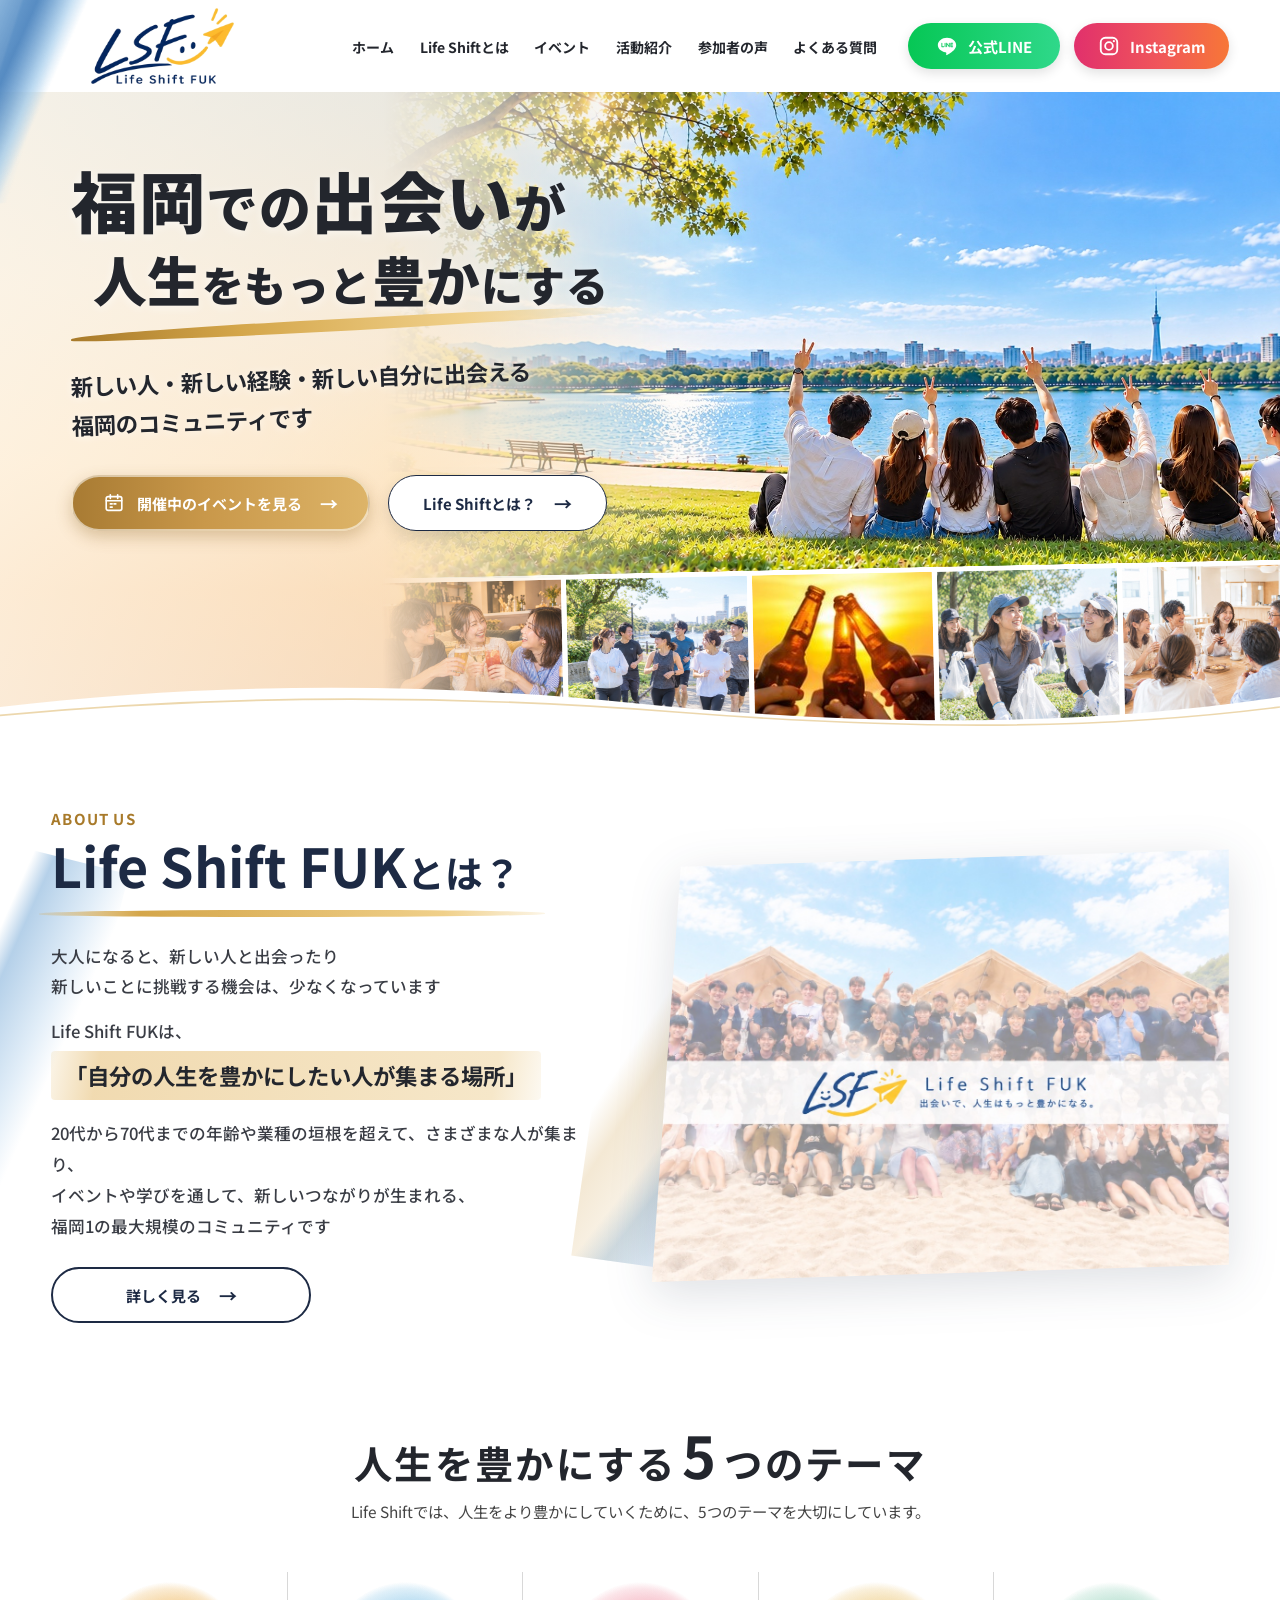
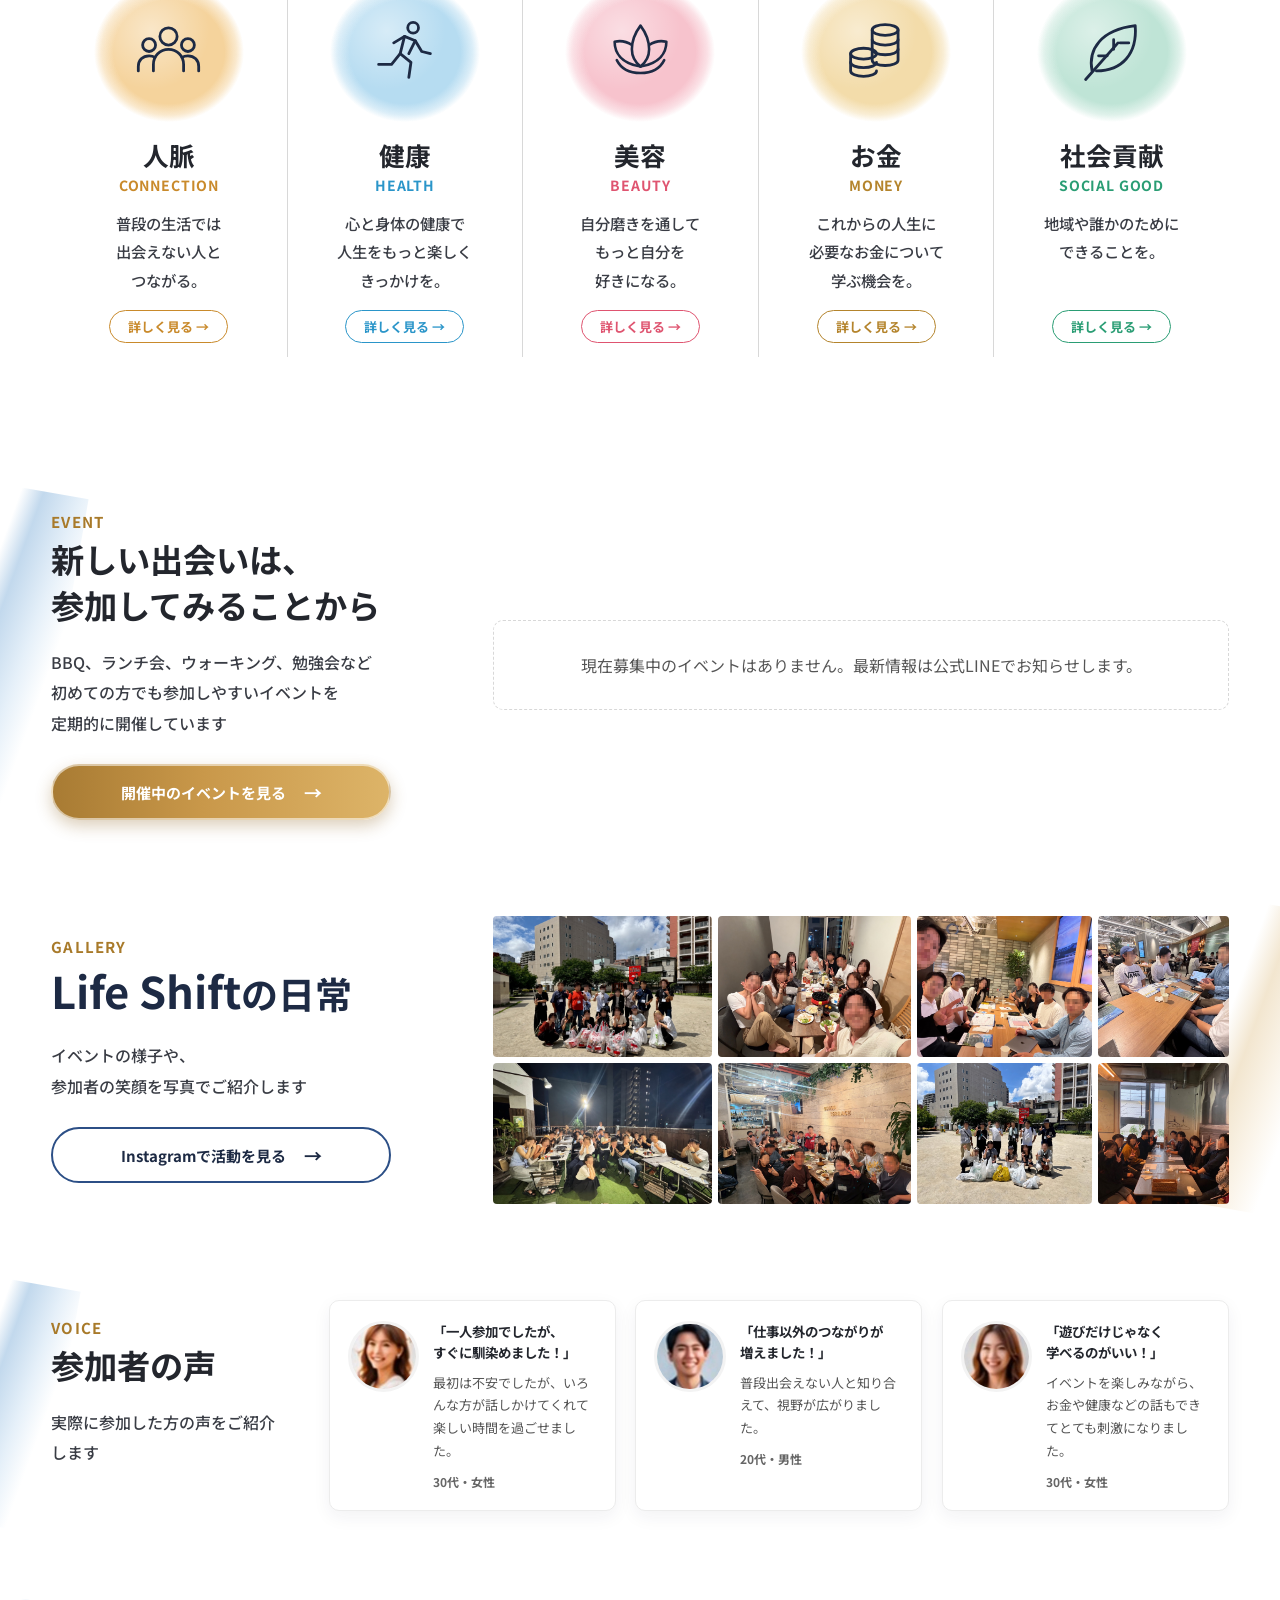
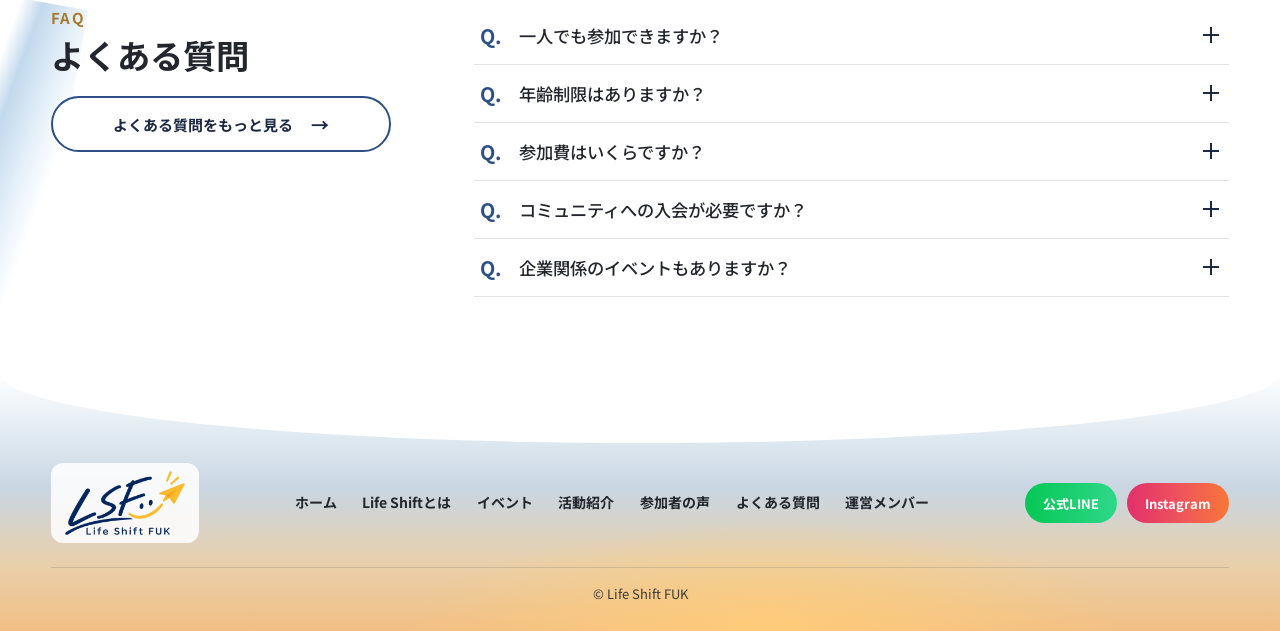
==== commit 5fc47284: "Let the admin replace every image, and add search to the admin - Logos are now editable: the site lo" ====
--- a/index.html
+++ b/index.html
@@ -18,7 +18,7 @@
     <span class="brush" aria-hidden="true"></span>
 
     <a href="#" class="logo">
-      <img src="assets/images/logo.png" alt="Life Shift FUK" width="832" height="444">
+      <img src="assets/images/logo.png" alt="Life Shift FUK" data-cms-src="settings.logo" width="832" height="444">
     </a>
 
     <button class="menu-toggle" aria-label="メニューを開く" aria-expanded="false" aria-controls="global-nav">
@@ -262,7 +262,7 @@
 
   <footer class="site-footer">
     <div class="footer-inner">
-      <a href="index.html" class="footer-logo"><img src="assets/images/logo.png" alt="Life Shift FUK"></a>
+      <a href="index.html" class="footer-logo"><img src="assets/images/logo.png" alt="Life Shift FUK" data-cms-src="settings.logo"></a>
       <nav class="footer-nav" aria-label="フッターメニュー">
         <ul>
           <li><a href="index.html">ホーム</a></li>
--- a/css/style.css
+++ b/css/style.css
@@ -155,7 +155,9 @@
 
 .hero-photo {
   position: absolute;
-  inset: 0 0 0 30%;
+  /* 下の5枚の写真の上までの枠に収める（写真同士が重ならないように）
+     帯は少し傾いているので、その分（1.5vw）だけ下に伸ばして隙間をなくす */
+  inset: 0 0 calc(var(--strip-h) + 12px - 1.5vw) 30%;
   -webkit-mask-image: linear-gradient(90deg, transparent 0%, rgba(0, 0, 0, .55) 14%, #000 32%);
           mask-image: linear-gradient(90deg, transparent 0%, rgba(0, 0, 0, .55) 14%, #000 32%);
 }
@@ -164,7 +166,7 @@
   width: 100%;
   height: 100%;
   object-fit: cover;
-  object-position: 60% 80%;
+  object-position: 50% 60%;
 }
 
 /* 写真全体に夕暮れ色の柔らかいトーンを重ねる */
@@ -397,13 +399,13 @@
   .hero { min-height: 720px; }
 
   .hero-photo {
-    inset: auto 0 0 0;
-    height: 46%;
+    inset: auto 0 calc(var(--strip-h) + 16px) 0;
+    height: 34%;
     -webkit-mask-image: linear-gradient(180deg, transparent 0%, #000 30%);
             mask-image: linear-gradient(180deg, transparent 0%, #000 30%);
   }
 
-  .hero-photo img { object-position: 50% 70%; }
+  .hero-photo img { object-position: 50% 60%; }
 
   .hero::before {
     background: linear-gradient(180deg, rgba(255, 246, 232, .7) 0%, rgba(255, 240, 220, .45) 45%, rgba(255, 236, 210, 0) 65%);
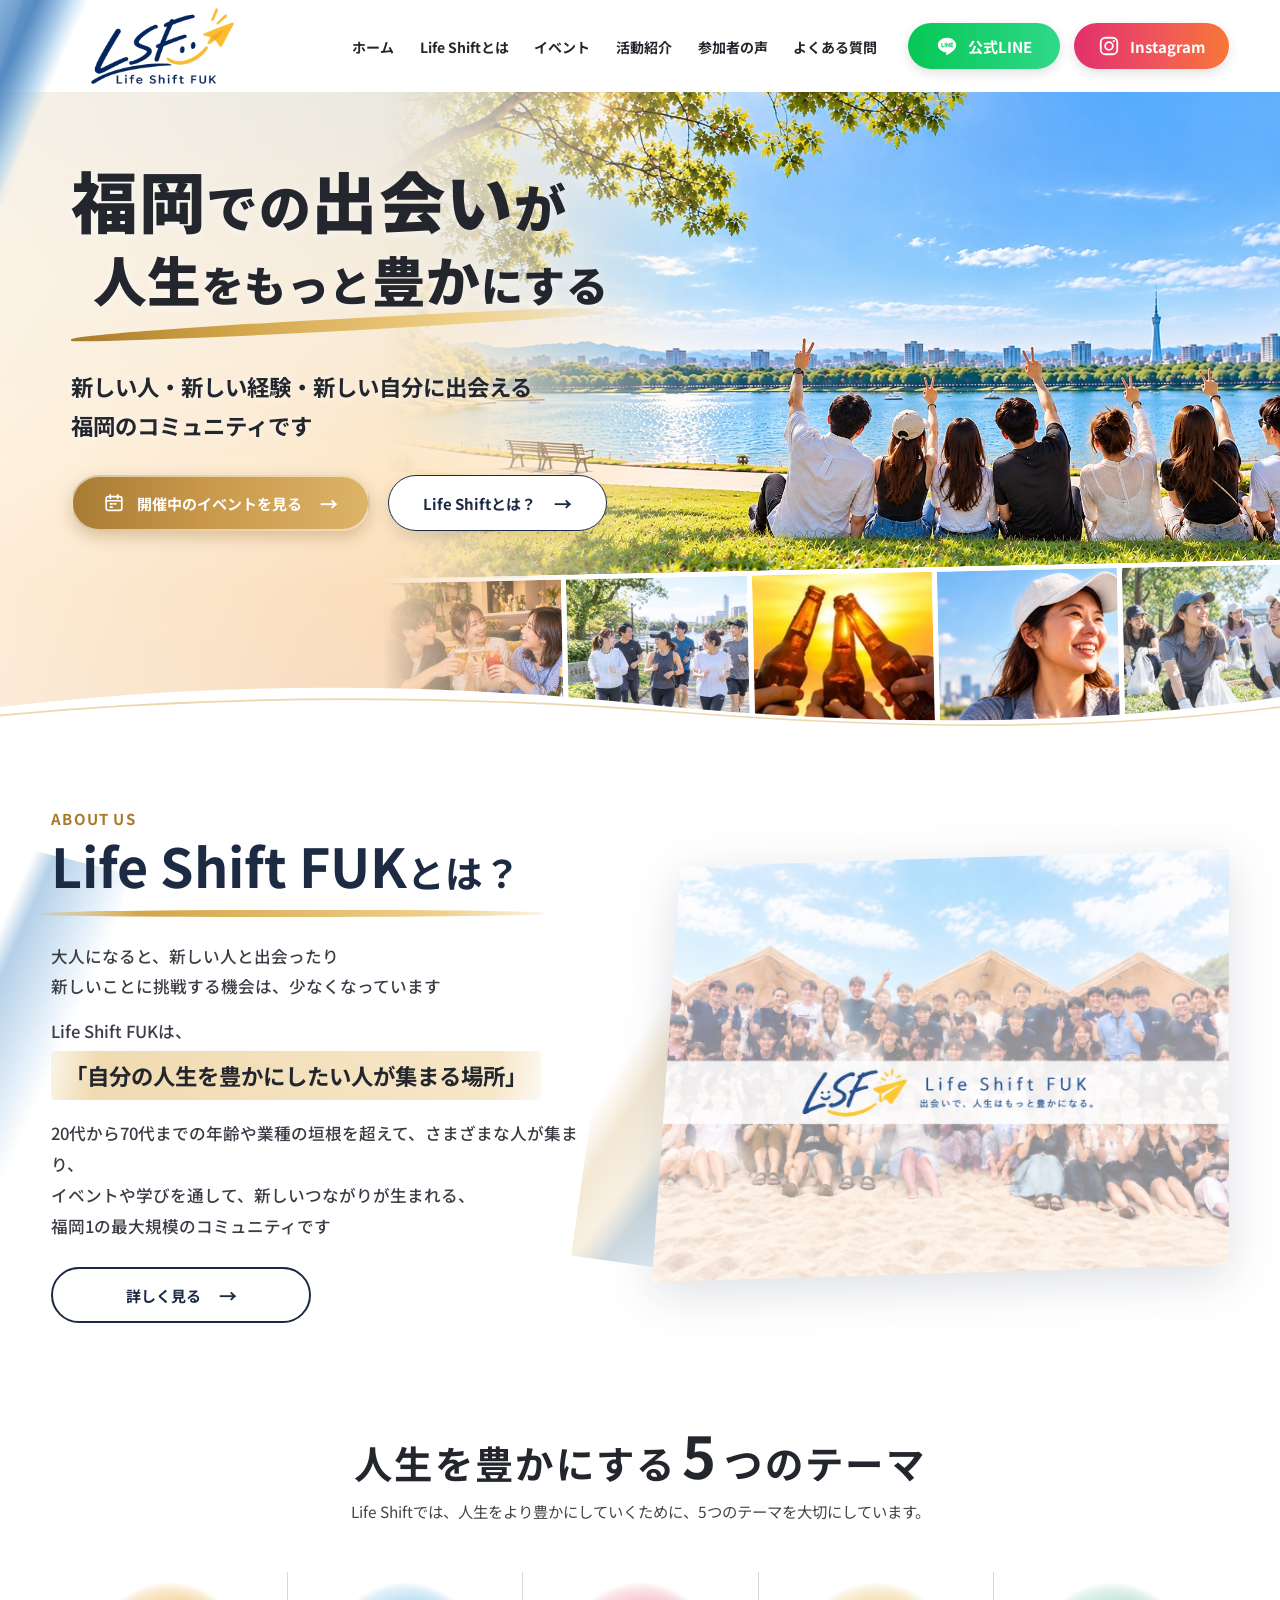
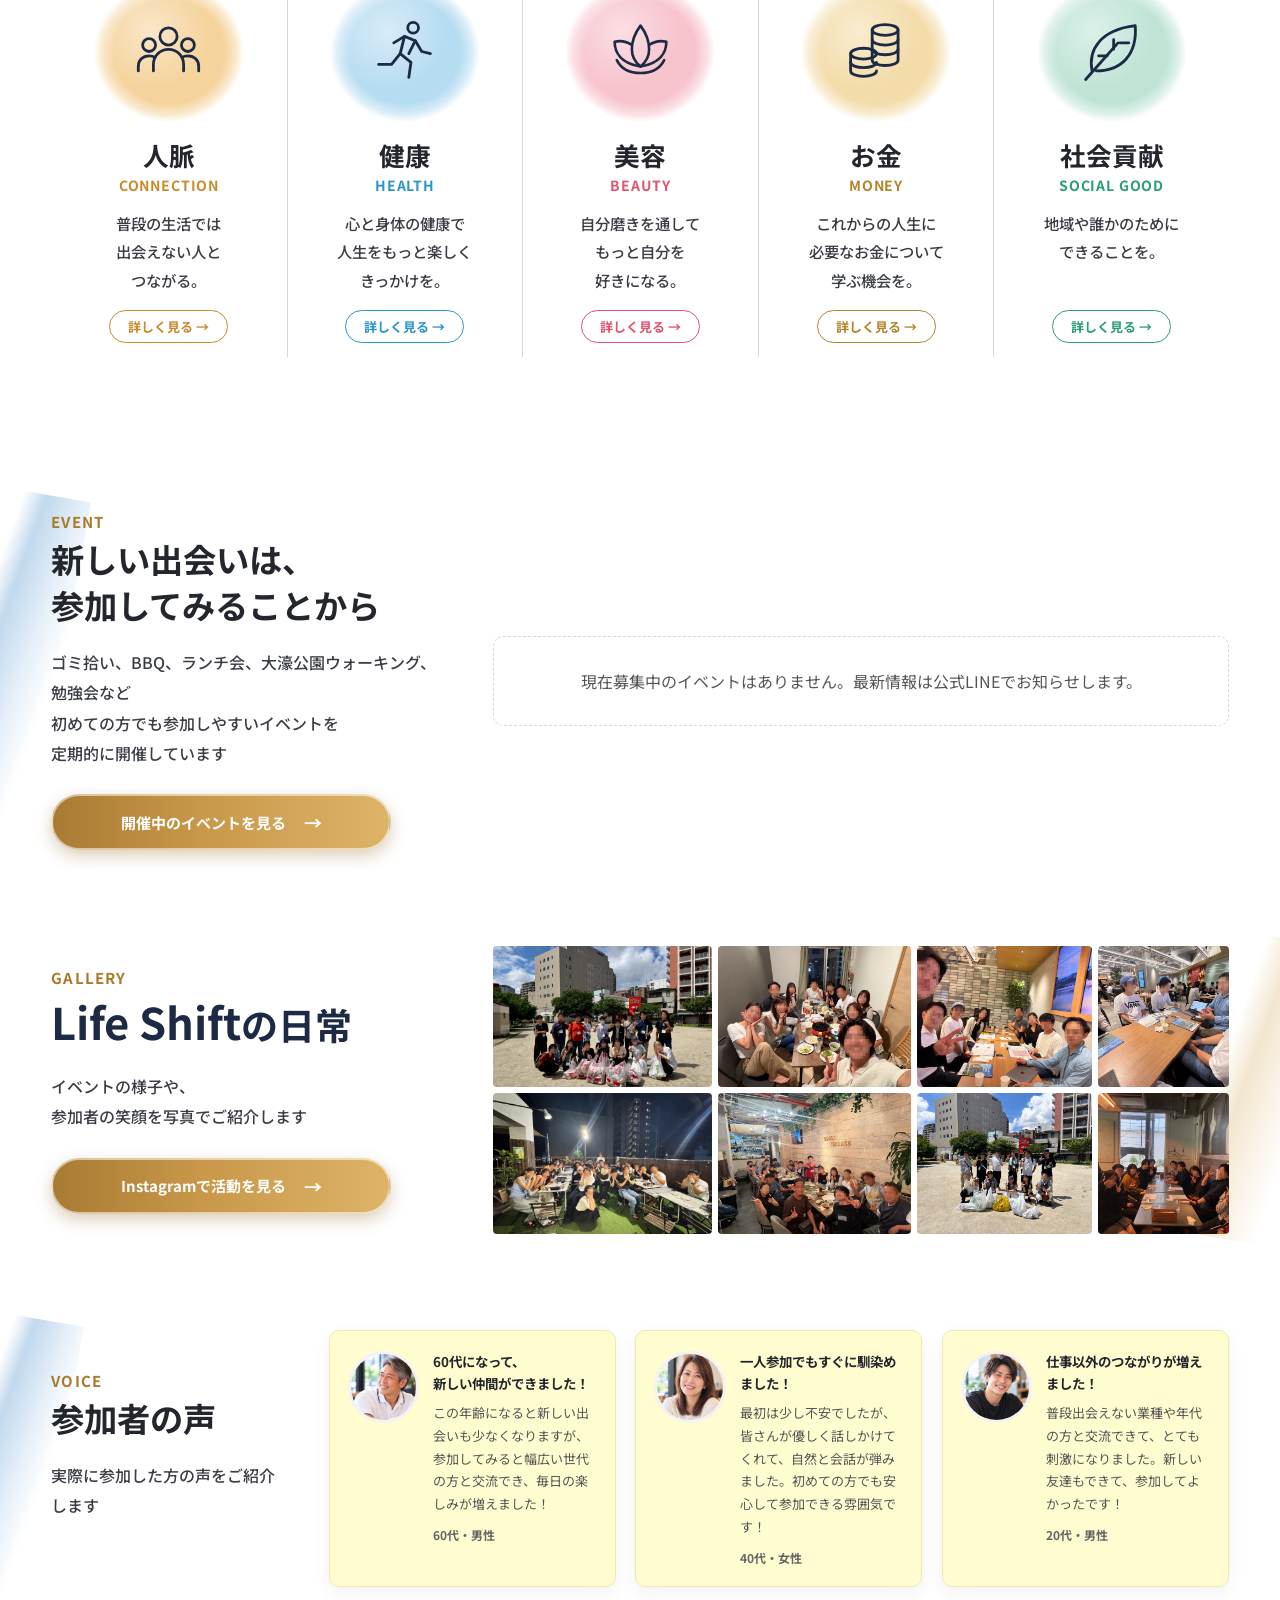
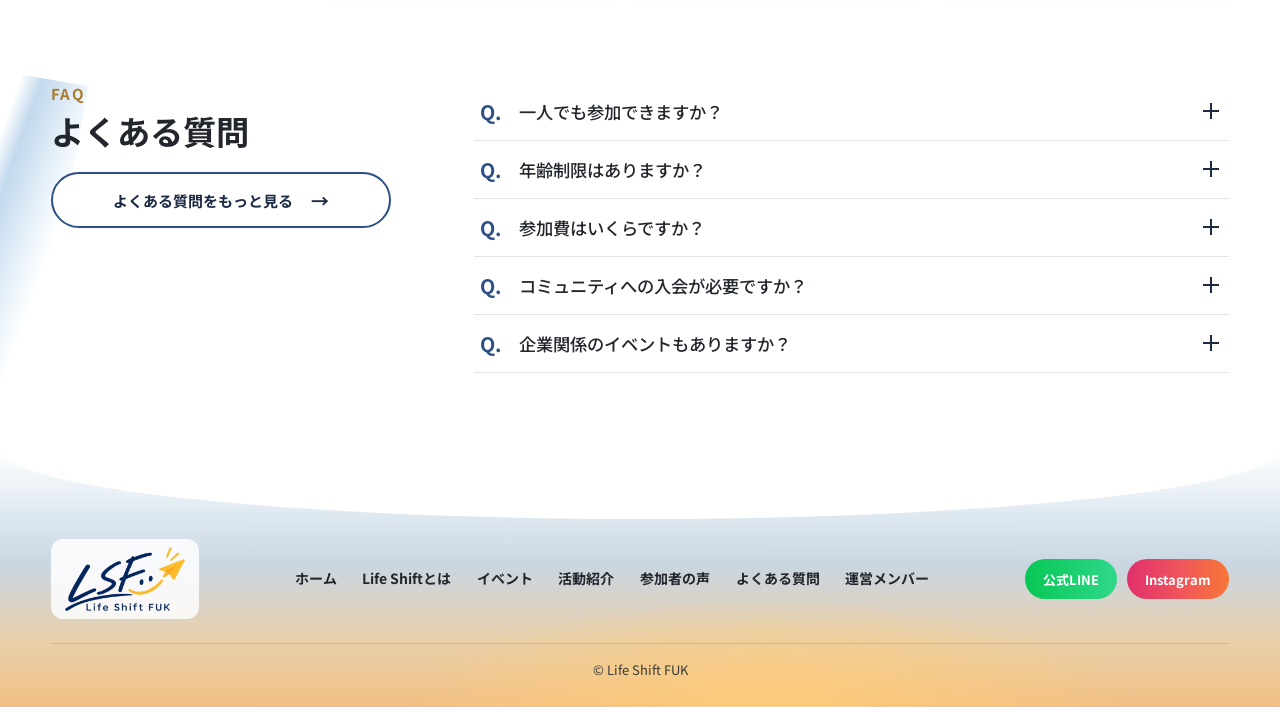
==== commit c4cd8ef8: "Match the gallery Instagram button to the gold event button Co-Authored-By: Claude Opus 5.5 <noreply" ====
--- a/index.html
+++ b/index.html
@@ -194,7 +194,7 @@
         <p class="section-label">GALLERY</p>
         <h2 class="split-title split-title--en">Life Shift<span>の日常</span></h2>
         <p class="split-text" data-cms="home.galleryText">イベントの様子や、<br>参加者の笑顔を写真でご紹介します。</p>
-        <a href="https://www.instagram.com/life_shift_fukuoka/" data-cms-href="settings.instagramUrl" target="_blank" rel="noopener" class="btn btn-outline btn-wide btn-outline--blue">Instagramで活動を見る <span class="arrow">→</span></a>
+        <a href="https://www.instagram.com/life_shift_fukuoka/" data-cms-href="settings.instagramUrl" target="_blank" rel="noopener" class="btn btn-gold btn-wide">Instagramで活動を見る <span class="arrow">→</span></a>
       </div>
       <!-- 写真は assets/images/gallery/gallery-01.jpg 〜 gallery-08.jpg を差し替えてください -->
       <ul class="gallery-grid" data-cms-list="gallery">
--- a/css/style.css
+++ b/css/style.css
@@ -231,8 +231,6 @@
   font-size: calc(clamp(17px, 1.75vw, 24px) * var(--fs-heading));
   line-height: 1.75;
   color: var(--ink);
-  transform: rotate(-2deg);
-  transform-origin: left center;
   text-shadow: 0 1px 8px rgba(255, 255, 255, .7);
 }
 
@@ -1067,7 +1065,7 @@
 /* ---------- 参加者の声 ---------- */
 .voice-list {
   display: grid;
-  grid-template-columns: repeat(3, 1fr);
+  grid-template-columns: repeat(3, minmax(0, 1fr));
   gap: clamp(12px, 1.5vw, 20px);
   margin: 0;
   padding: 0;
@@ -1079,8 +1077,8 @@
   align-items: flex-start;
   gap: 14px;
   padding: 20px 18px;
-  background: #fff;
-  border: 1px solid #ececec;
+  background: #fffdd0; /* クリーム色 */
+  border: 1px solid #f1eab0;
   border-radius: 10px;
   box-shadow: 0 6px 18px rgba(30, 40, 70, .06);
 }
@@ -1094,7 +1092,9 @@
   border: 3px solid #f3f3f3;
 }
 
-.voice-catch { margin: 0 0 8px; font-size: calc(clamp(13px, 1.05vw, 15px) * var(--fs-heading)); white-space: nowrap; font-weight: 700; line-height: 1.6; color: var(--ink); }
+/* 文章を変更しても枠からはみ出さないよう、カードの幅で折り返す */
+.voice-card > div { flex: 1; min-width: 0; overflow-wrap: anywhere; }
+.voice-catch { margin: 0 0 8px; font-size: calc(clamp(13px, 1.05vw, 15px) * var(--fs-heading)); font-weight: 700; line-height: 1.6; color: var(--ink); }
 .voice-text { margin: 0 0 10px; font-size: calc(13px * var(--fs-body)); line-height: 1.75; color: #555; }
 .voice-meta { margin: 0; font-size: calc(12px * var(--fs-body)); font-weight: 700; color: #666; }
 
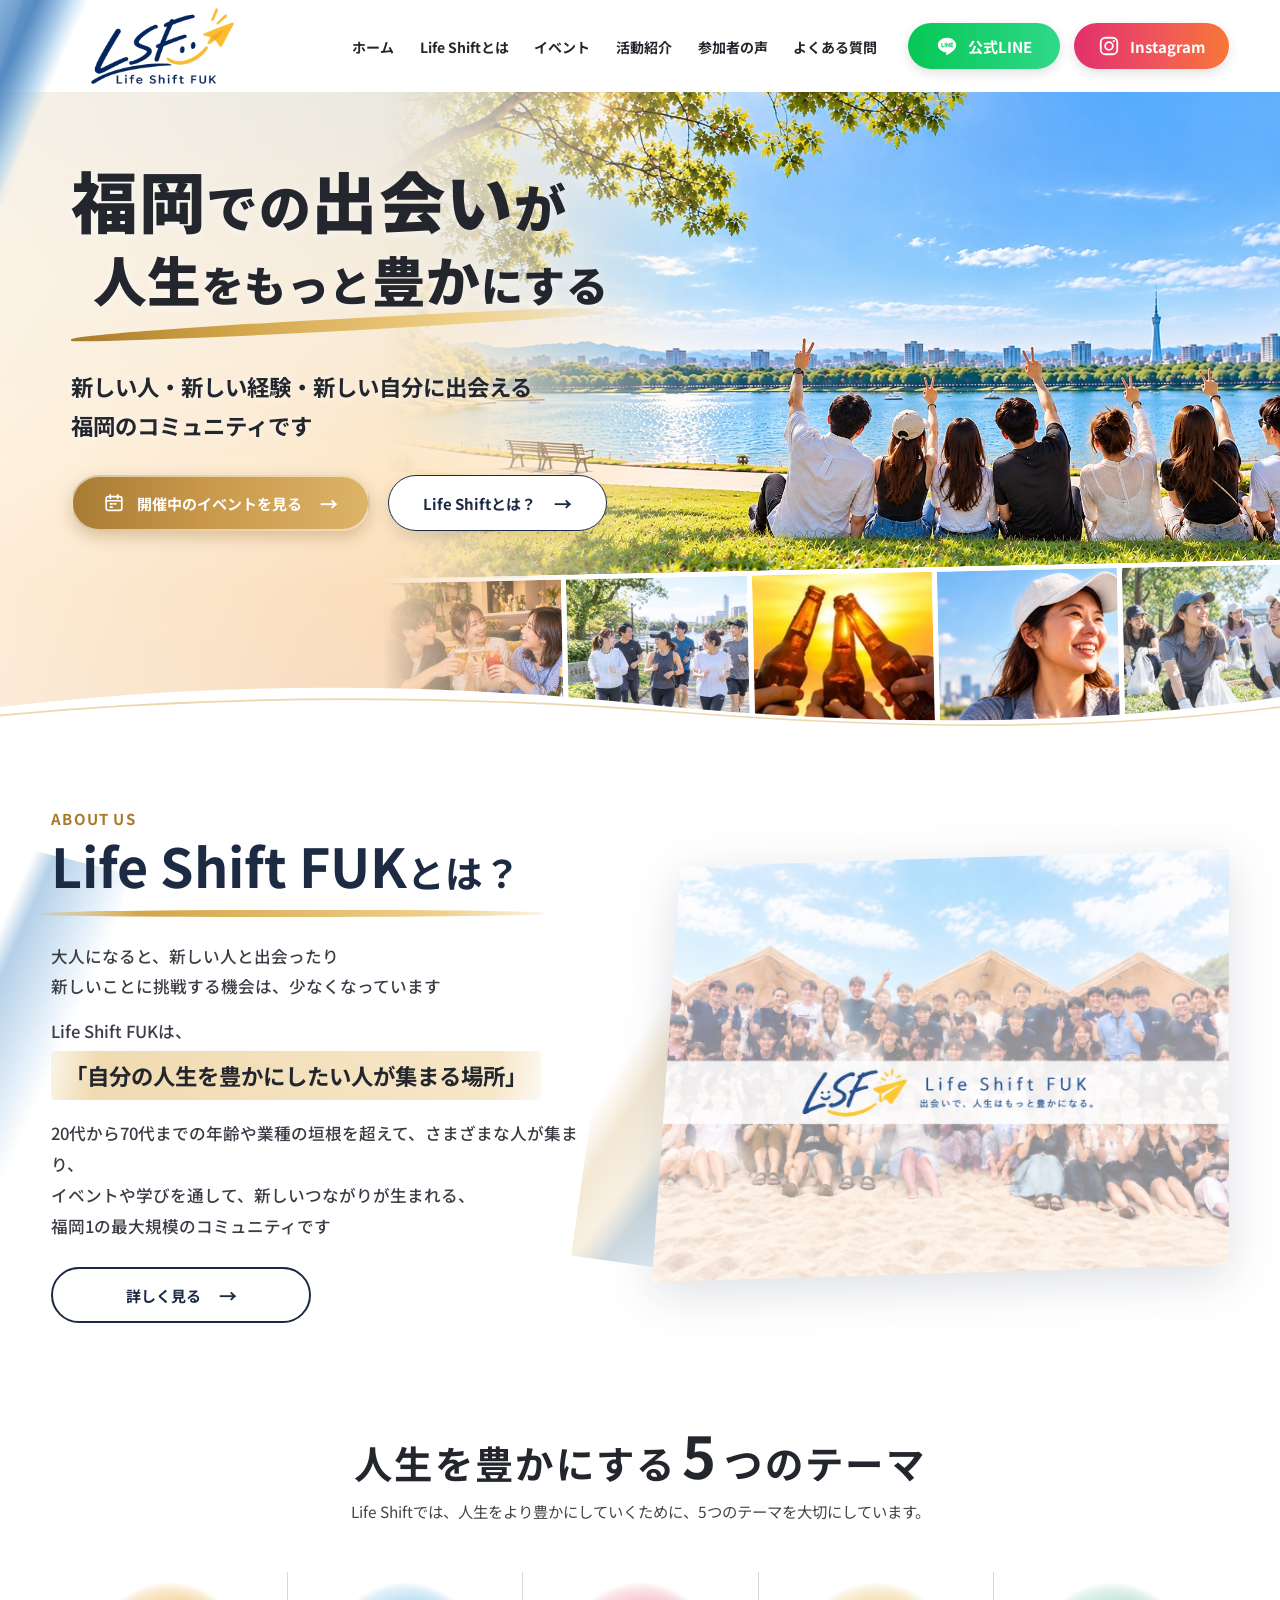
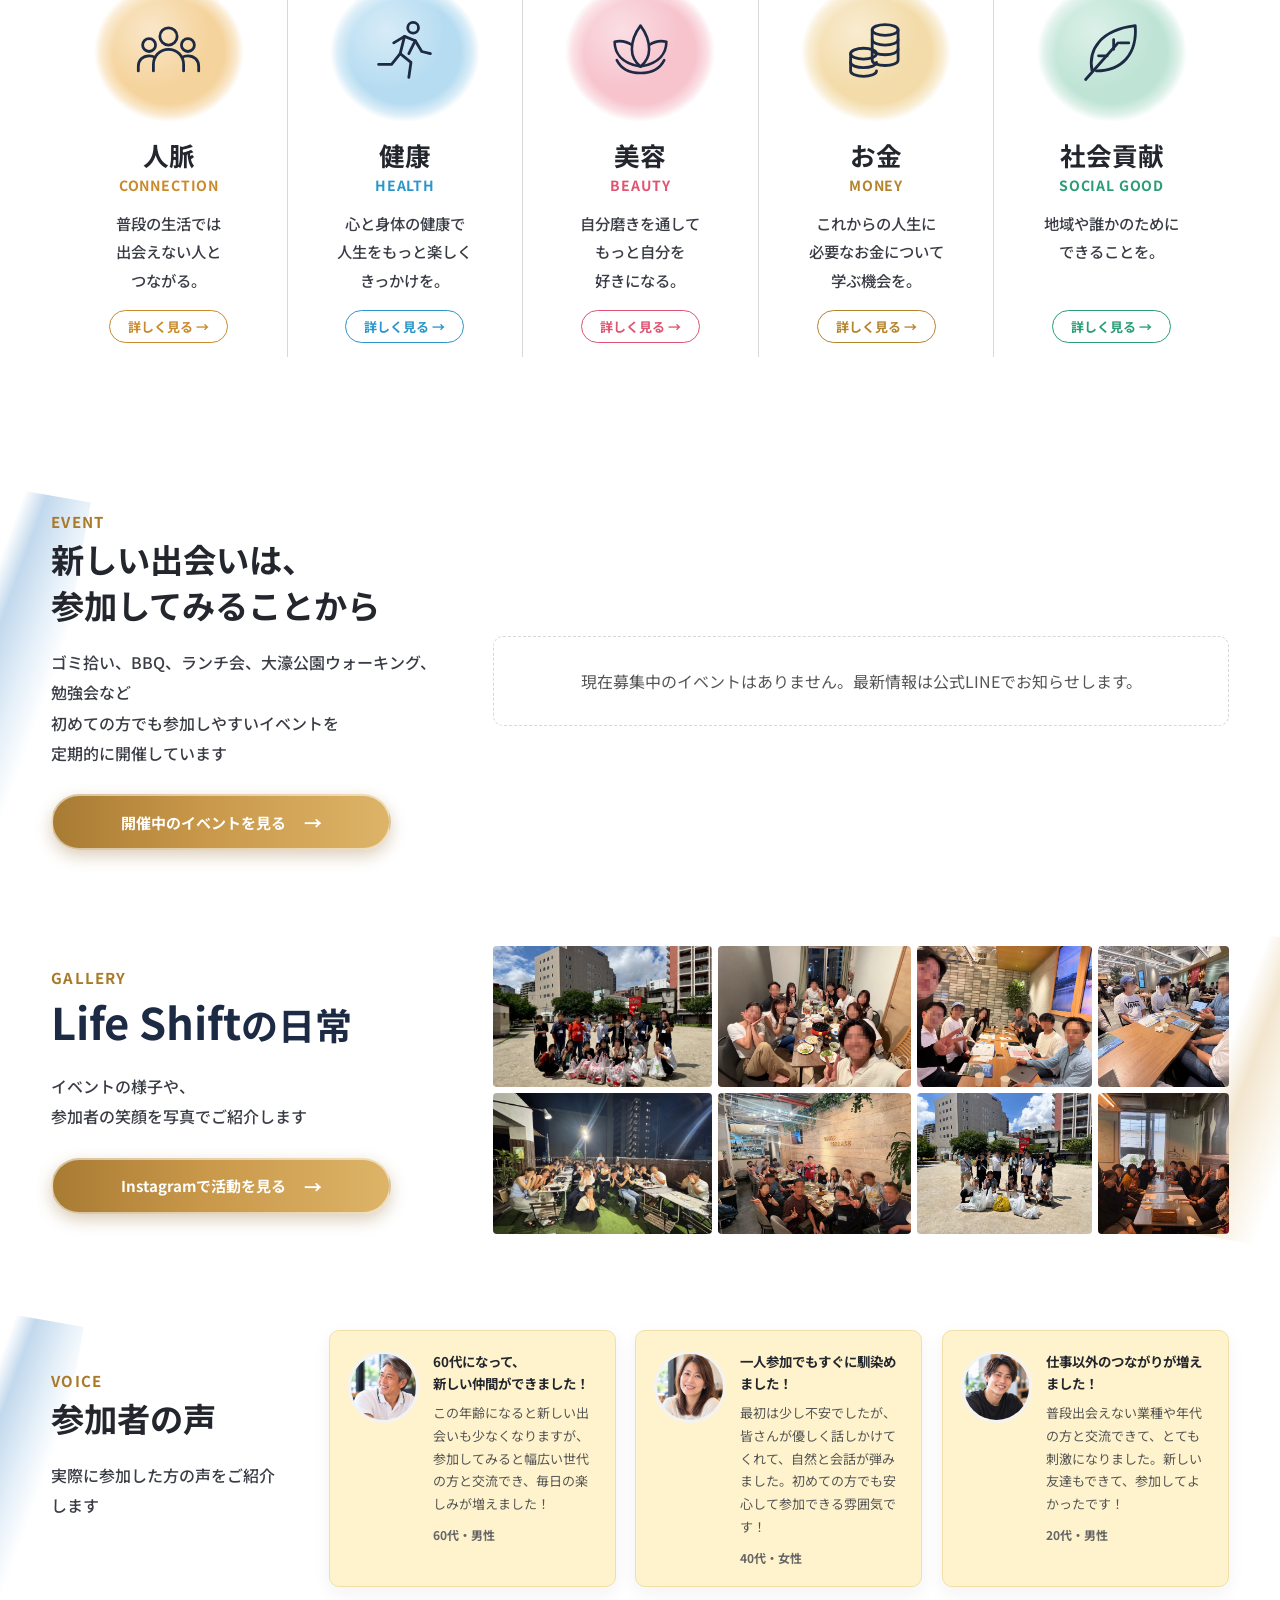
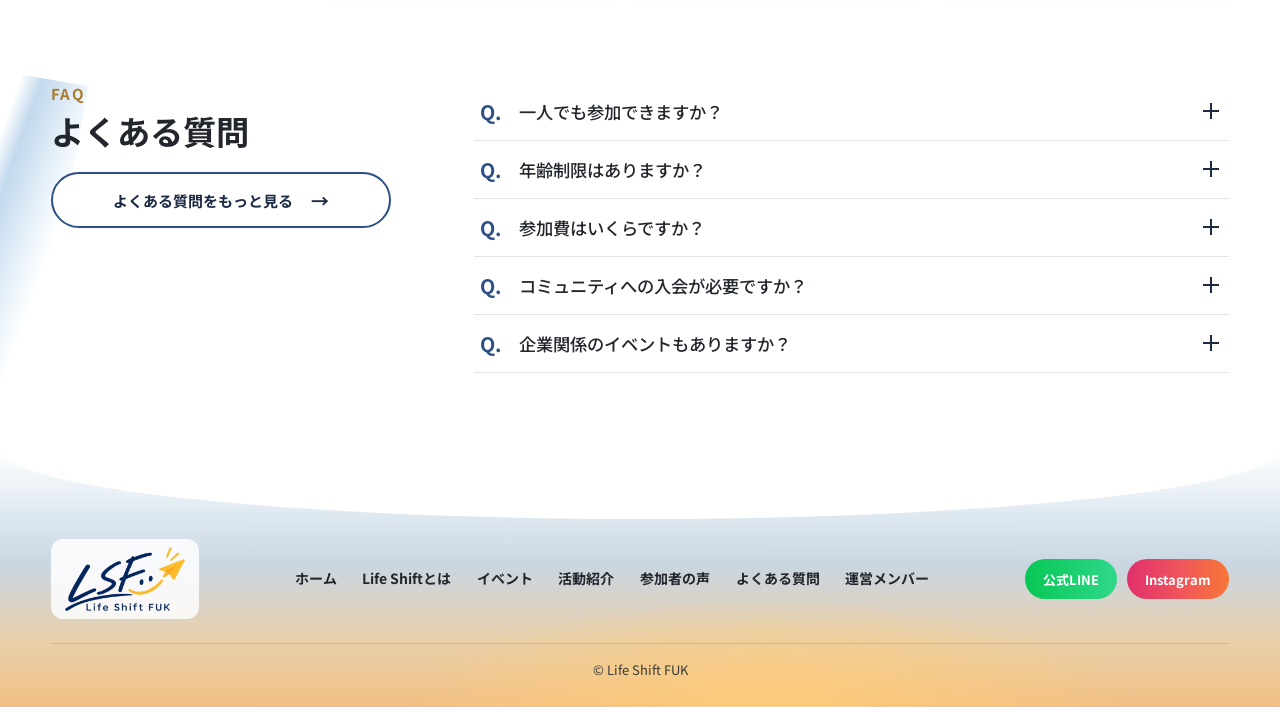
==== commit e0313d24: "Let the gallery show one video instead of the photos Paste a YouTube or Instagram URL on the admin g" ====
--- a/index.html
+++ b/index.html
@@ -196,7 +196,9 @@
         <p class="split-text" data-cms="home.galleryText">イベントの様子や、<br>参加者の笑顔を写真でご紹介します。</p>
         <a href="https://www.instagram.com/life_shift_fukuoka/" data-cms-href="settings.instagramUrl" target="_blank" rel="noopener" class="btn btn-gold btn-wide">Instagramで活動を見る <span class="arrow">→</span></a>
       </div>
-      <!-- 写真は assets/images/gallery/gallery-01.jpg 〜 gallery-08.jpg を差し替えてください -->
+      <!-- 動画：管理画面「ギャラリー」で YouTube / Instagram のURLを入れると、下の写真の代わりに表示されます -->
+      <div class="gallery-video" data-cms-video="home.galleryVideo" hidden></div>
+      <!-- 写真（動画が設定されていないときに表示） -->
       <ul class="gallery-grid" data-cms-list="gallery">
         <li><img src="assets/images/gallery/gallery-01.jpg" alt="ギャラリー写真1" loading="lazy"></li>
         <li><img src="assets/images/gallery/gallery-02.jpg" alt="ギャラリー写真2" loading="lazy"></li>
@@ -283,6 +285,7 @@
   </footer>
 
   <script src="js/fonts.js"></script>
+  <script src="js/video.js"></script>
   <script src="js/main.js"></script>
 </body>
 </html>
--- a/css/style.css
+++ b/css/style.css
@@ -1062,6 +1062,20 @@
 .gallery-grid img { width: 100%; height: 100%; object-fit: cover; transition: transform .4s; }
 .gallery-grid li:hover img { transform: scale(1.06); }
 
+/* ギャラリーの動画（管理画面でURLを入れたときに写真の代わりに表示） */
+.gallery-video {
+  overflow: hidden;
+  aspect-ratio: 16 / 9;
+  background: #000;
+  border-radius: 12px;
+  box-shadow: 0 10px 28px rgba(30, 40, 70, .14);
+}
+.gallery-video iframe { display: block; width: 100%; height: 100%; border: 0; }
+.gallery-video[hidden], .gallery-grid[hidden] { display: none; }
+/* 縦長の動画（ショート動画・Instagram）は中央に */
+.gallery-video.is-vertical { width: min(100%, 380px); aspect-ratio: 9 / 16; justify-self: center; margin: 0 auto; }
+.gallery-video--instagram.is-vertical { width: min(100%, 400px); aspect-ratio: 400 / 720; background: #fff; }
+
 /* ---------- 参加者の声 ---------- */
 .voice-list {
   display: grid;
@@ -1077,8 +1091,8 @@
   align-items: flex-start;
   gap: 14px;
   padding: 20px 18px;
-  background: #fffdd0; /* クリーム色 */
-  border: 1px solid #f1eab0;
+  background: #fff3cd; /* クリーム色 */
+  border: 1px solid #f0e0a8;
   border-radius: 10px;
   box-shadow: 0 6px 18px rgba(30, 40, 70, .06);
 }
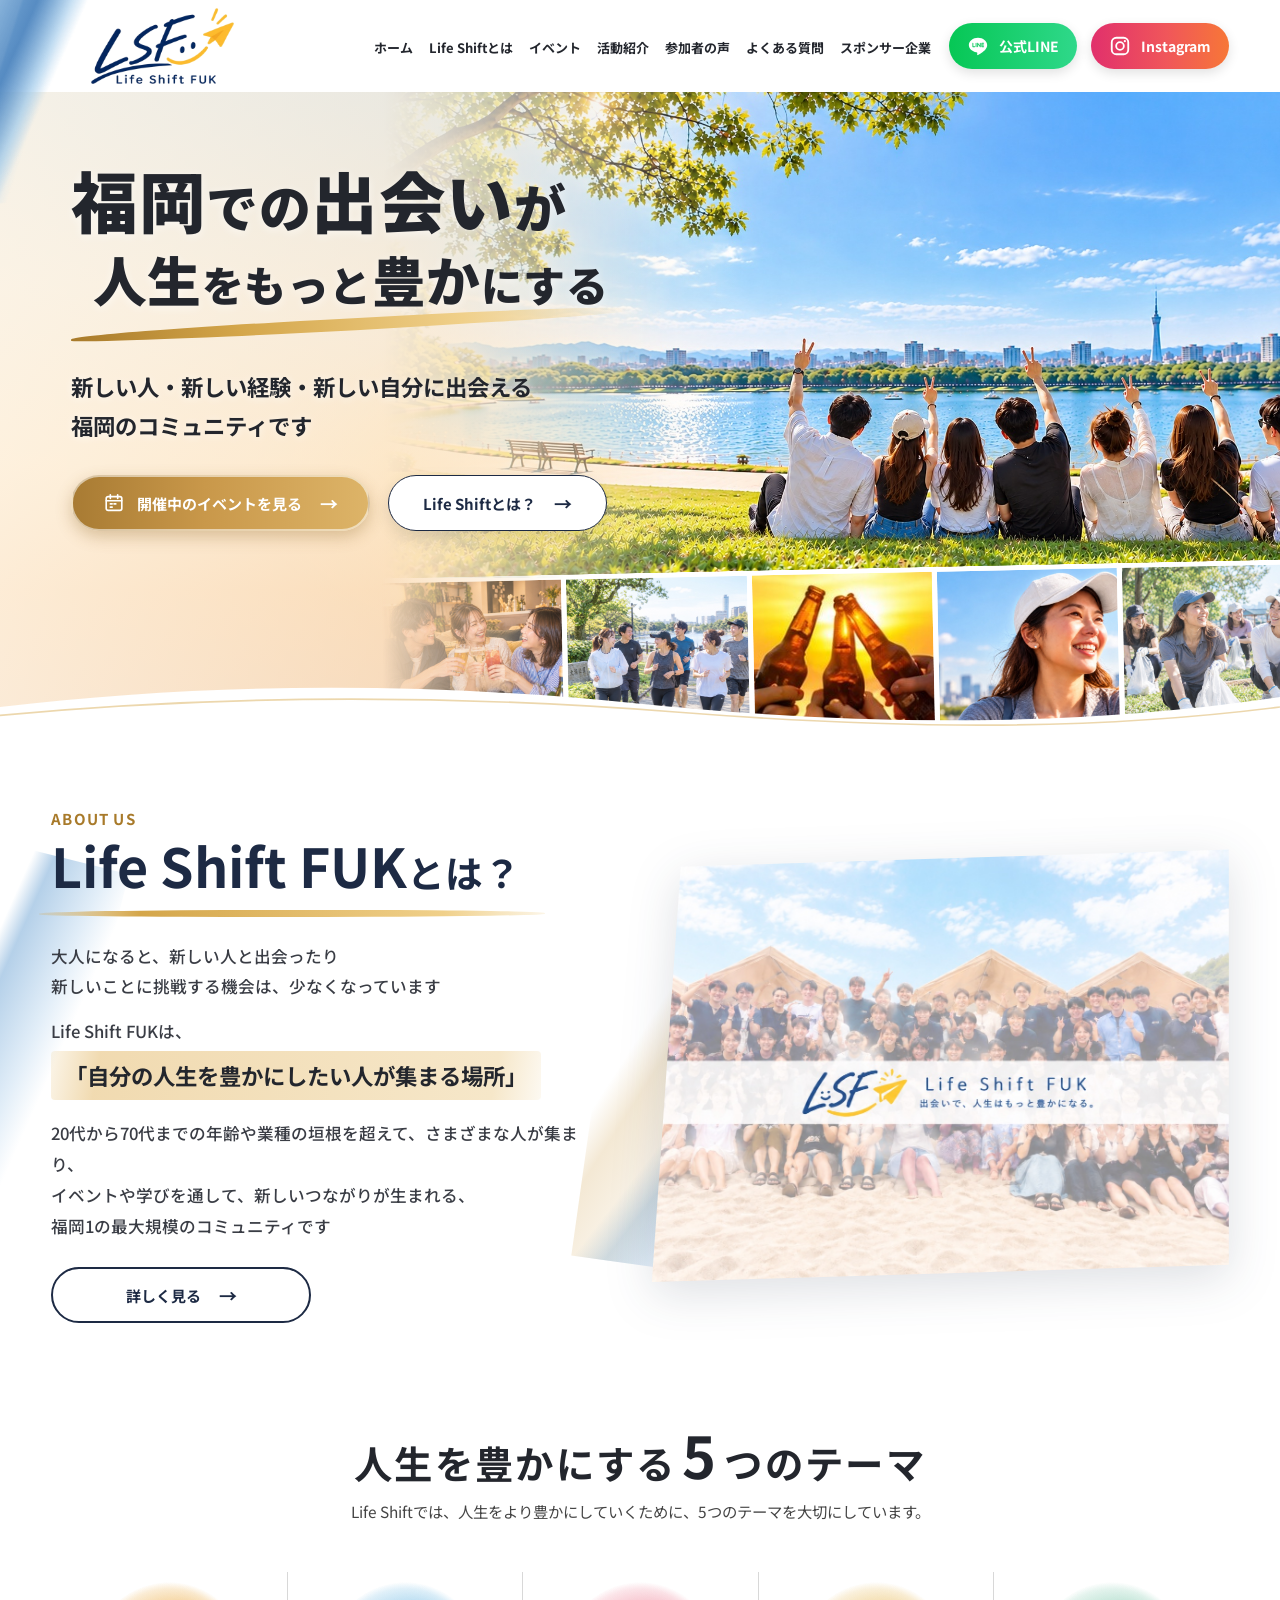
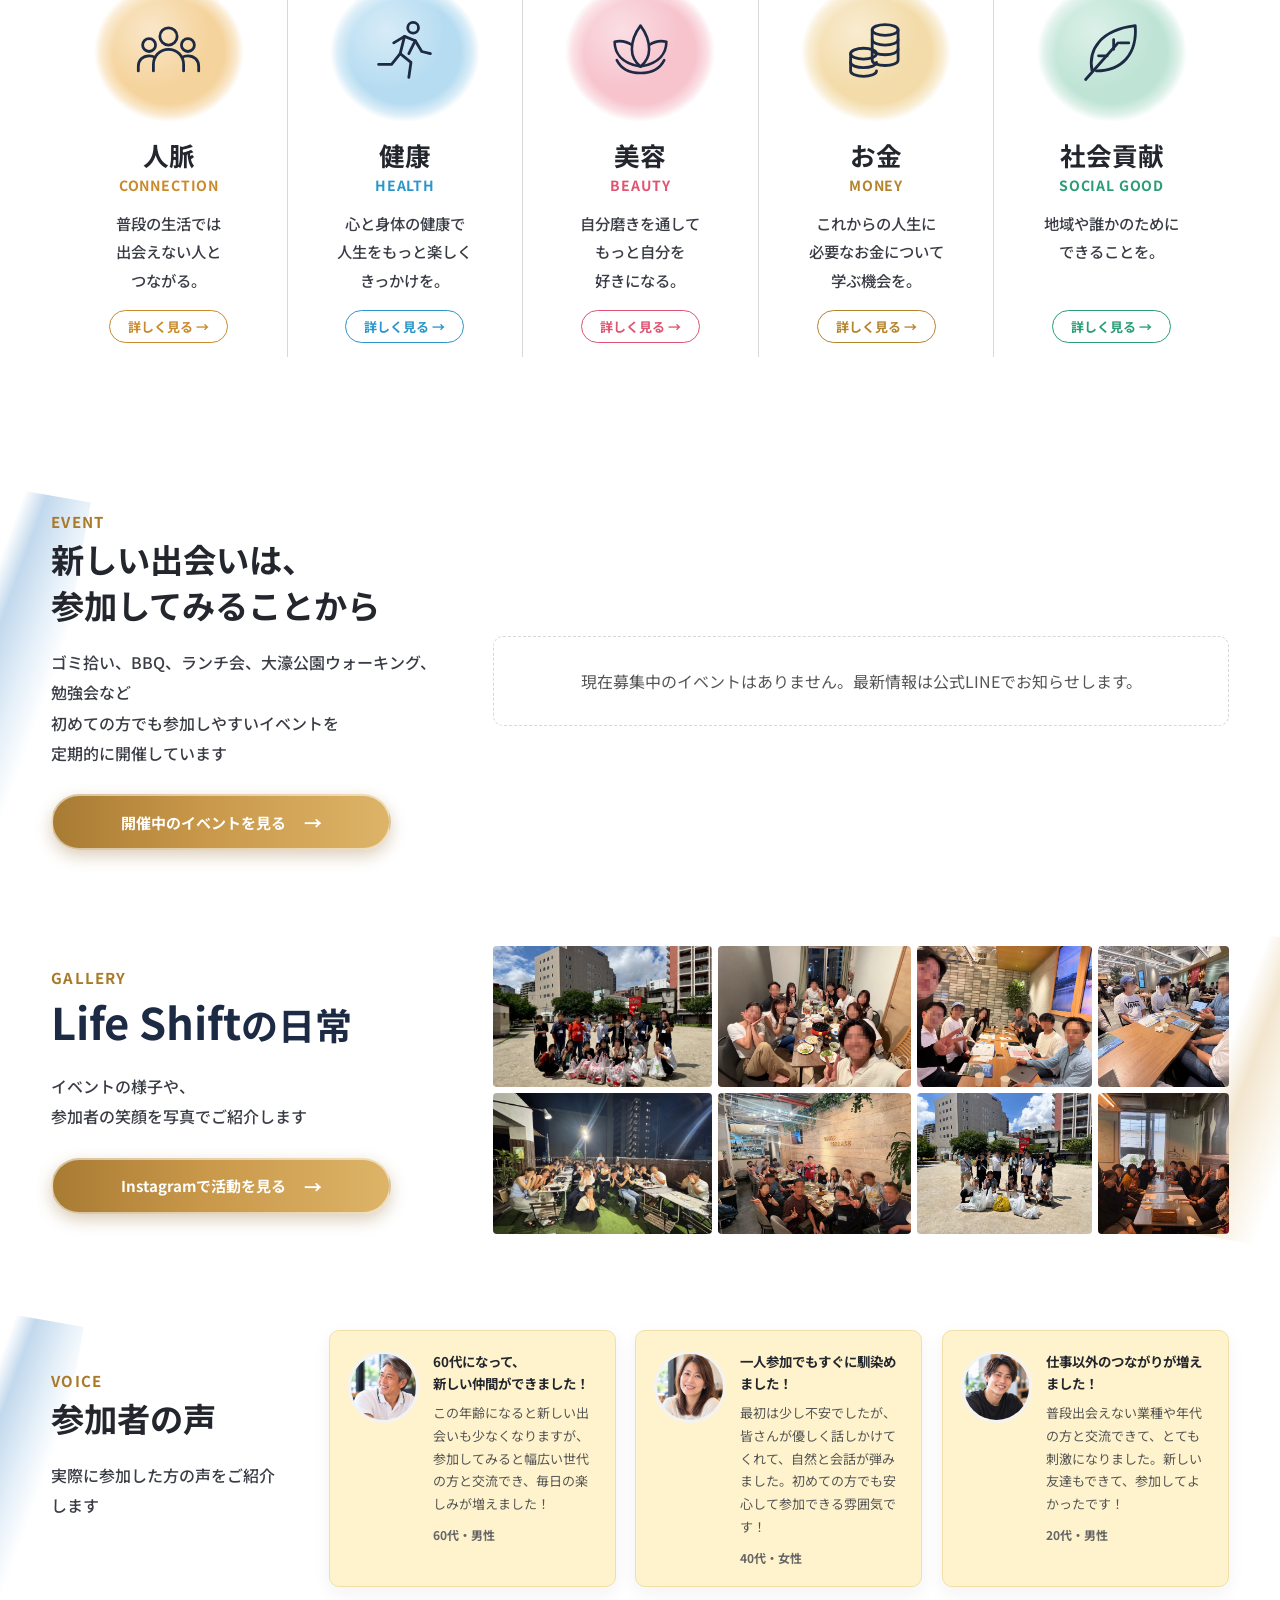
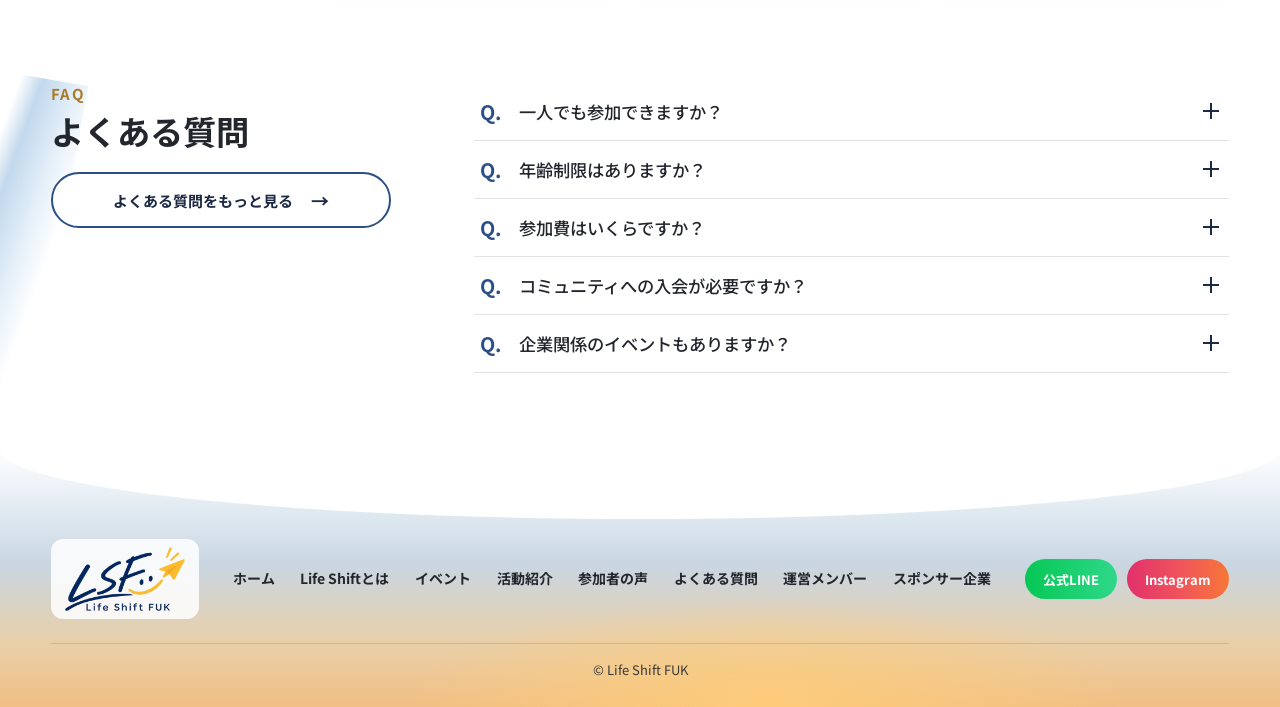
==== commit eb71a0a0: "Add a sponsor companies page and link it from the header and footer The new page has a banner with a" ====
--- a/index.html
+++ b/index.html
@@ -34,6 +34,7 @@
           <li><a href="#activities">活動紹介</a></li>
           <li><a href="#voices">参加者の声</a></li>
           <li><a href="#faq">よくある質問</a></li>
+          <li><a href="sponsors.html">スポンサー企業</a></li>
         </ul>
       </nav>
       <div class="header-sns">
@@ -274,6 +275,7 @@
           <li><a href="index.html#voices">参加者の声</a></li>
           <li><a href="index.html#faq">よくある質問</a></li>
           <li><a href="members.html">運営メンバー</a></li>
+          <li><a href="sponsors.html">スポンサー企業</a></li>
         </ul>
       </nav>
       <div class="footer-sns-list">
--- a/css/style.css
+++ b/css/style.css
@@ -331,9 +331,20 @@
 }
 
 /* ---------- Responsive ---------- */
-@media (max-width: 1180px) {
+@media (max-width: 1280px) {
   .btn-sns { min-width: 0; padding: 0 18px; font-size: calc(14px * var(--fs-body)); }
   .global-nav a { font-size: calc(13px * var(--fs-body)); }
+  .global-nav ul { gap: 16px; }
+  .header-right { gap: 18px; }
+}
+
+/* メニュー項目が多いので、狭めのPC幅ではさらに詰める */
+@media (max-width: 1200px) {
+  .global-nav ul { gap: 12px; }
+  .header-right { gap: 14px; }
+  .header-sns { gap: 8px; }
+  .btn-sns { height: 42px; padding: 0 14px; gap: 6px; font-size: calc(13px * var(--fs-body)); }
+  .btn-sns svg { width: 18px; height: 18px; }
 }
 
 @media (max-width: 1024px) {
@@ -1745,15 +1756,38 @@
   border-radius: 0 10px 10px 0;
 }
 
-.members-message-sign {
+/* 署名：中央に、写真（左）＋役職・名前（右） */
+.members-sign {
   position: relative;
   z-index: 1;
-  margin: 32px 0 0;
-  font-family: var(--font-heading);
-  font-size: calc(clamp(17px, 1.8vw, 21px) * var(--fs-heading));
-  font-weight: 700;
-  text-align: right;
-  color: var(--ink);
+  display: flex;
+  align-items: center;
+  justify-content: center;
+  gap: clamp(16px, 2.4vw, 24px);
+  margin: 40px 0 0;
+}
+.members-sign-photo {
+  flex-shrink: 0;
+  width: clamp(130px, 14vw, 160px);
+  aspect-ratio: 1;
+  object-fit: cover;
+  border-radius: 50%;
+  border: 3px solid #fff;
+  box-shadow: 0 4px 14px rgba(30, 40, 70, .15);
+}
+.members-message-sign {
+  margin: 0;
+  font-family: var(--font-heading);
+  font-weight: 700;
+  line-height: 1.4;
+  color: var(--ink);
+}
+.members-sign-role { display: block; font-size: calc(clamp(13px, 1.2vw, 15px) * var(--fs-body)); letter-spacing: .1em; color: var(--gold-dark); }
+.members-sign-name { display: block; margin-top: 2px; font-size: calc(clamp(20px, 2.1vw, 24px) * var(--fs-heading)); letter-spacing: .08em; }
+
+/* スマホでは写真の下に名前（中央そろえ） */
+@media (max-width: 520px) {
+  .members-sign { flex-direction: column; gap: 10px; text-align: center; }
 }
 
 .members-message-logo {
@@ -1766,3 +1800,166 @@
 }
 
 .members-page .page-section { padding-top: clamp(20px, 3vw, 36px); padding-bottom: clamp(20px, 3vw, 36px); }
+
+/* ---------- 運営メンバー紹介 ---------- */
+.members-team { --t-color: #6f9fd8; }
+.members-team:has(.team-list:empty) { display: none; } /* メンバーが0人のときは表示しない */
+.members-team .theme-h2 { margin-bottom: 14px; }
+.members-team-lead {
+  margin: 0 0 28px;
+  font-family: var(--font-heading);
+  font-size: calc(clamp(15px, 1.4vw, 17px) * var(--fs-body));
+  line-height: 1.9;
+  color: #333;
+}
+.team-list {
+  display: grid;
+  /* 人数が少なくても中央にそろえて並べる */
+  grid-template-columns: repeat(auto-fit, minmax(min(200px, 100%), 260px));
+  justify-content: center;
+  gap: clamp(12px, 2vw, 24px);
+  margin: 0;
+  padding: 0;
+  list-style: none;
+}
+.team-card {
+  min-width: 0;
+  padding: clamp(20px, 2.4vw, 28px) clamp(14px, 2vw, 24px) 24px;
+  /* 「大切にしていること」のカードと同じ、白地に薄いグレーの枠 */
+  background: #fff;
+  border: 1px solid #eee;
+  border-radius: 12px;
+  box-shadow: 0 6px 18px rgba(0, 0, 0, .05);
+  overflow-wrap: anywhere;
+}
+.team-photo {
+  display: block;
+  width: min(150px, 72%);
+  aspect-ratio: 1;
+  margin: 0 auto 14px;
+  object-fit: cover;
+  border-radius: 50%;
+  background: #dfe8f4;
+}
+.team-name {
+  margin: 0 0 18px;
+  font-size: calc(clamp(15px, 1.4vw, 17px) * var(--fs-body));
+  font-weight: 700;
+  text-align: center;
+  color: var(--ink);
+}
+.team-item { margin-top: 14px; }
+.team-item p { margin: 0; font-size: calc(14px * var(--fs-body)); font-weight: 500; line-height: 1.75; color: #333; }
+.team-item .team-label { font-weight: 700; color: var(--navy); }
+
+@media (max-width: 520px) {
+  .team-list { grid-template-columns: repeat(2, minmax(0, 1fr)); gap: 10px; }
+  .team-card { padding: 16px 10px 18px; }
+  .team-item p { font-size: calc(12.5px * var(--fs-body)); }
+}
+
+/* =========================================
+   スポンサー企業ページ
+   ========================================= */
+.sponsor-banner {
+  position: relative;
+  height: clamp(220px, 32vw, 420px);
+  overflow: hidden;
+  background: #e9eef4;
+}
+.sponsor-banner img { width: 100%; height: 100%; object-fit: cover; }
+/* 縦書きの見出し（参考デザインのように中央に） */
+.sponsor-banner-title {
+  position: absolute;
+  top: 50%;
+  left: 50%;
+  transform: translate(-50%, -50%);
+  margin: 0;
+  padding: 22px 14px;
+  writing-mode: vertical-rl;
+  font-family: var(--font-heading);
+  font-weight: 700;
+  font-size: calc(clamp(18px, 2.4vw, 32px) * var(--fs-heading));
+  letter-spacing: .2em;
+  line-height: 1.2;
+  white-space: nowrap; /* 1列に収める */
+  color: var(--navy);
+  background: rgba(255, 255, 255, .78);
+  border-radius: 999px;
+  box-shadow: 0 6px 20px rgba(0, 0, 0, .12);
+}
+
+.sponsors { padding-top: clamp(24px, 4vw, 48px); }
+.sponsors-title {
+  display: flex;
+  align-items: center;
+  gap: 12px;
+  margin: 0 0 14px;
+  font-family: var(--font-heading);
+  font-weight: 700;
+  font-size: calc(clamp(20px, 2.4vw, 28px) * var(--fs-heading));
+  line-height: 1.4;
+  color: var(--ink);
+}
+.sponsors-title-logo { width: auto; height: 1.6em; flex-shrink: 0; }
+.sponsors-lead {
+  margin: 0 0 clamp(28px, 4vw, 44px);
+  font-family: var(--font-heading);
+  font-size: calc(clamp(14px, 1.3vw, 16px) * var(--fs-body));
+  line-height: 1.9;
+  color: #333;
+}
+
+.sponsor-list {
+  display: grid;
+  grid-template-columns: repeat(auto-fit, minmax(min(240px, 100%), 320px));
+  justify-content: center;
+  gap: clamp(16px, 2.4vw, 28px);
+  margin: 0 0 40px;
+  padding: 0;
+  list-style: none;
+}
+.sponsor-list:empty { display: none; }
+.sponsor-card {
+  display: flex;
+  flex-direction: column;
+  min-width: 0;
+  padding: 22px 20px 24px;
+  background: #fff;
+  border: 1px solid rgba(212, 166, 74, .55);
+  border-radius: 6px;
+  overflow-wrap: anywhere;
+}
+.sponsor-logo {
+  display: flex;
+  align-items: center;
+  justify-content: center;
+  aspect-ratio: 16 / 10;
+  margin-bottom: 18px;
+}
+.sponsor-logo img { max-width: 100%; max-height: 100%; object-fit: contain; }
+.sponsor-name { margin: 0 0 10px; font-size: calc(17px * var(--fs-body)); font-weight: 700; line-height: 1.5; color: var(--ink); }
+.sponsor-text { margin: 0 0 16px; font-size: calc(14px * var(--fs-body)); line-height: 1.8; color: #444; }
+.sponsor-more {
+  align-self: flex-start;
+  margin-top: auto;
+  padding: 7px 18px;
+  font-size: calc(13px * var(--fs-body));
+  font-weight: 700;
+  color: #fff;
+  background: linear-gradient(90deg, #a87b33, #c9984a 45%, #ddb468);
+  border-radius: 999px;
+  transition: transform .2s, box-shadow .2s;
+}
+.sponsor-more:hover { transform: translateY(-2px); box-shadow: 0 6px 14px rgba(140, 95, 30, .25); }
+.sponsor-empty {
+  margin: 0 0 40px;
+  padding: 28px 20px;
+  text-align: center;
+  line-height: 1.8;
+  color: #555;
+  border: 1px dashed #d6d9de;
+  border-radius: 10px;
+}
+.sponsor-empty[hidden] { display: none; }
+
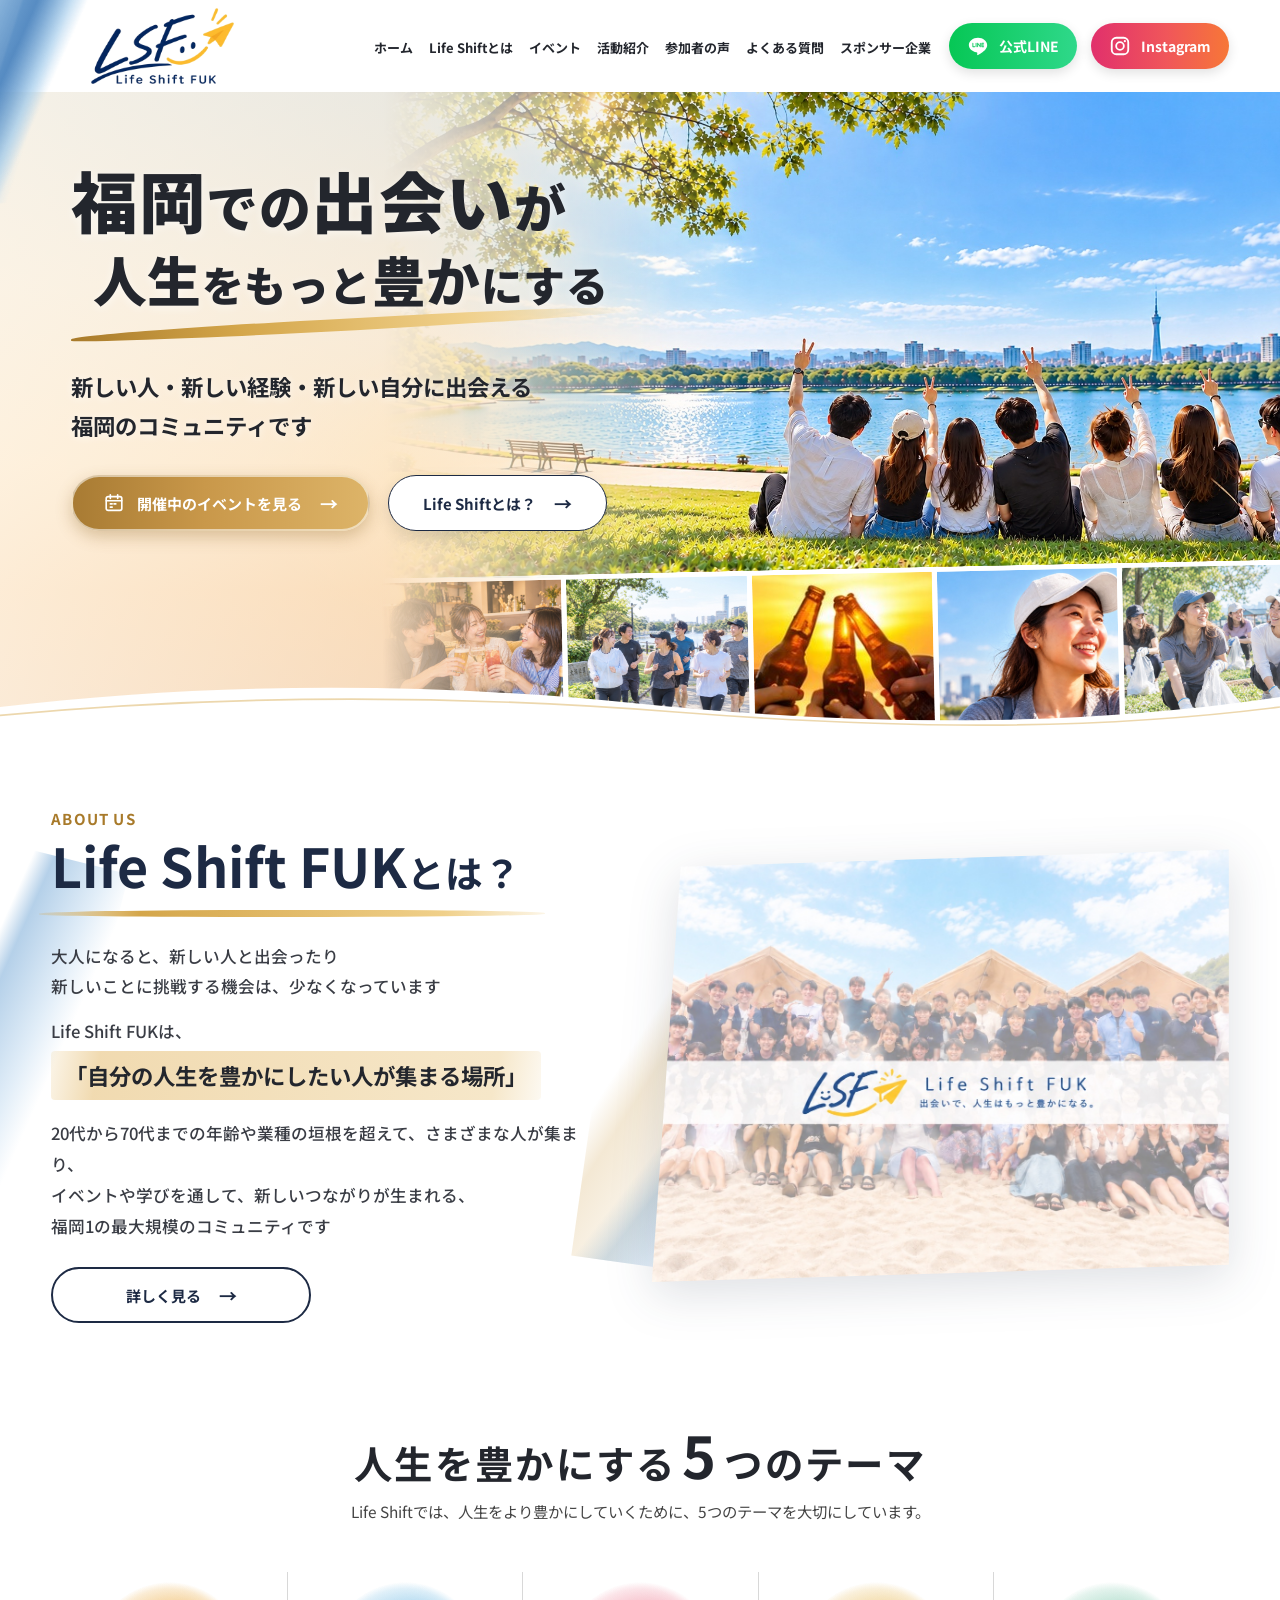
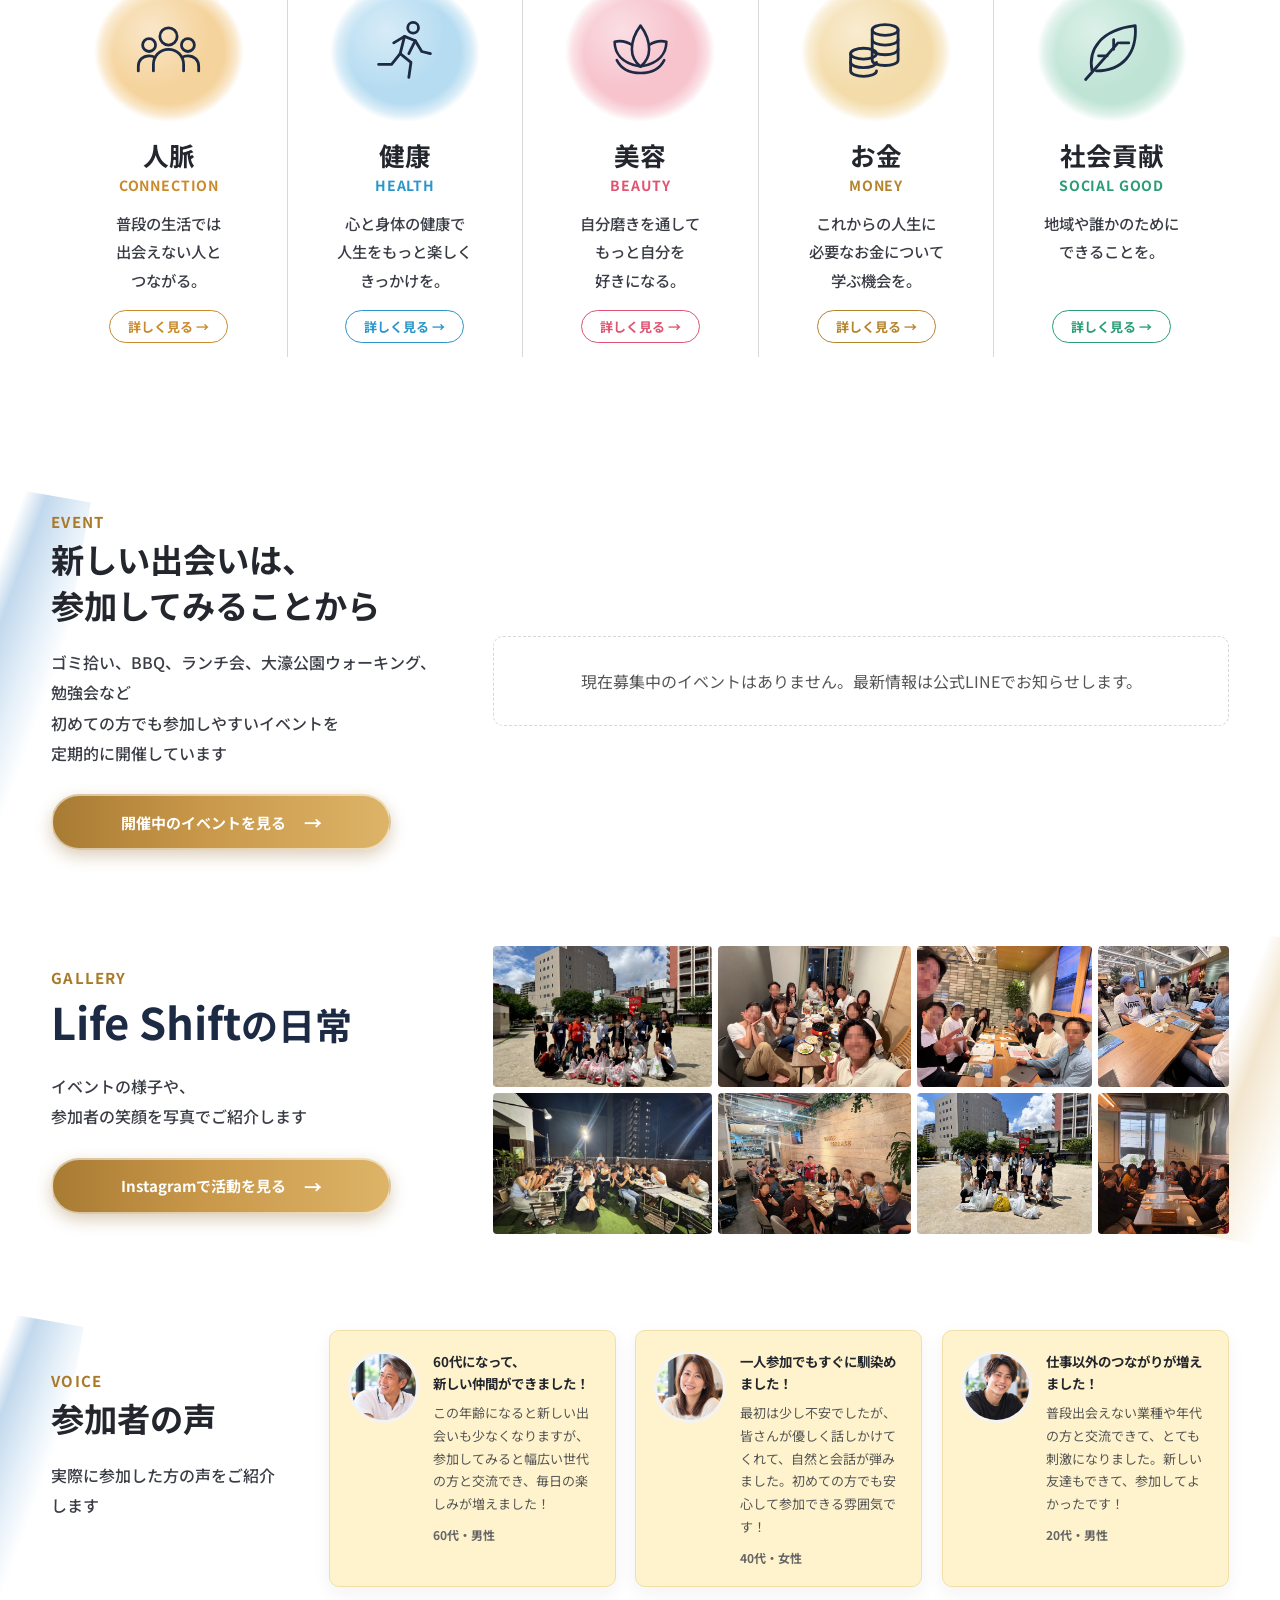
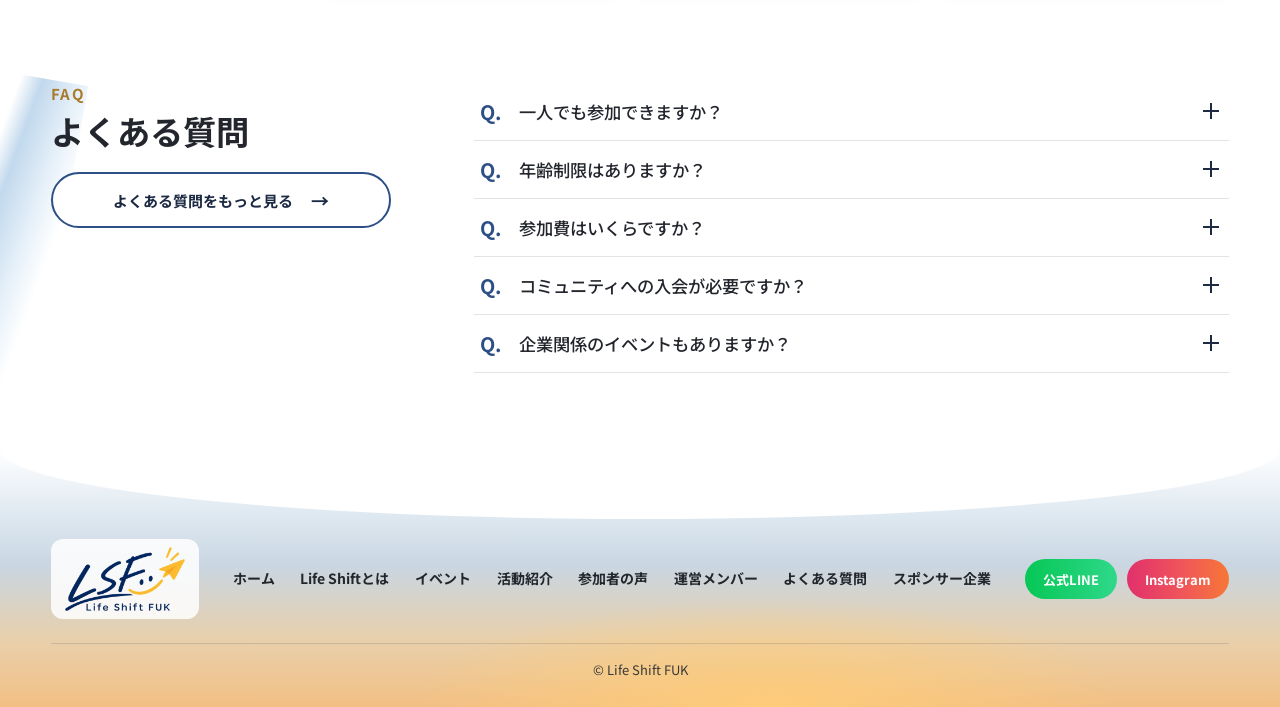
==== commit 88ce56ff: "Set the sponsor banner title horizontally and reorder the footer menu Members now comes before FAQ i" ====
--- a/index.html
+++ b/index.html
@@ -273,8 +273,8 @@
           <li><a href="index.html#events">イベント</a></li>
           <li><a href="index.html#activities">活動紹介</a></li>
           <li><a href="index.html#voices">参加者の声</a></li>
+          <li><a href="members.html">運営メンバー</a></li>
           <li><a href="index.html#faq">よくある質問</a></li>
-          <li><a href="members.html">運営メンバー</a></li>
           <li><a href="sponsors.html">スポンサー企業</a></li>
         </ul>
       </nav>
--- a/css/style.css
+++ b/css/style.css
@@ -1868,21 +1868,21 @@
   background: #e9eef4;
 }
 .sponsor-banner img { width: 100%; height: 100%; object-fit: cover; }
-/* 縦書きの見出し（参考デザインのように中央に） */
+/* 見出し（写真の中央に横書きで） */
 .sponsor-banner-title {
   position: absolute;
   top: 50%;
   left: 50%;
   transform: translate(-50%, -50%);
+  max-width: calc(100% - 32px);
   margin: 0;
-  padding: 22px 14px;
-  writing-mode: vertical-rl;
+  padding: 14px 36px;
   font-family: var(--font-heading);
   font-weight: 700;
   font-size: calc(clamp(18px, 2.4vw, 32px) * var(--fs-heading));
   letter-spacing: .2em;
   line-height: 1.2;
-  white-space: nowrap; /* 1列に収める */
+  white-space: nowrap; /* 1行に収める */
   color: var(--navy);
   background: rgba(255, 255, 255, .78);
   border-radius: 999px;
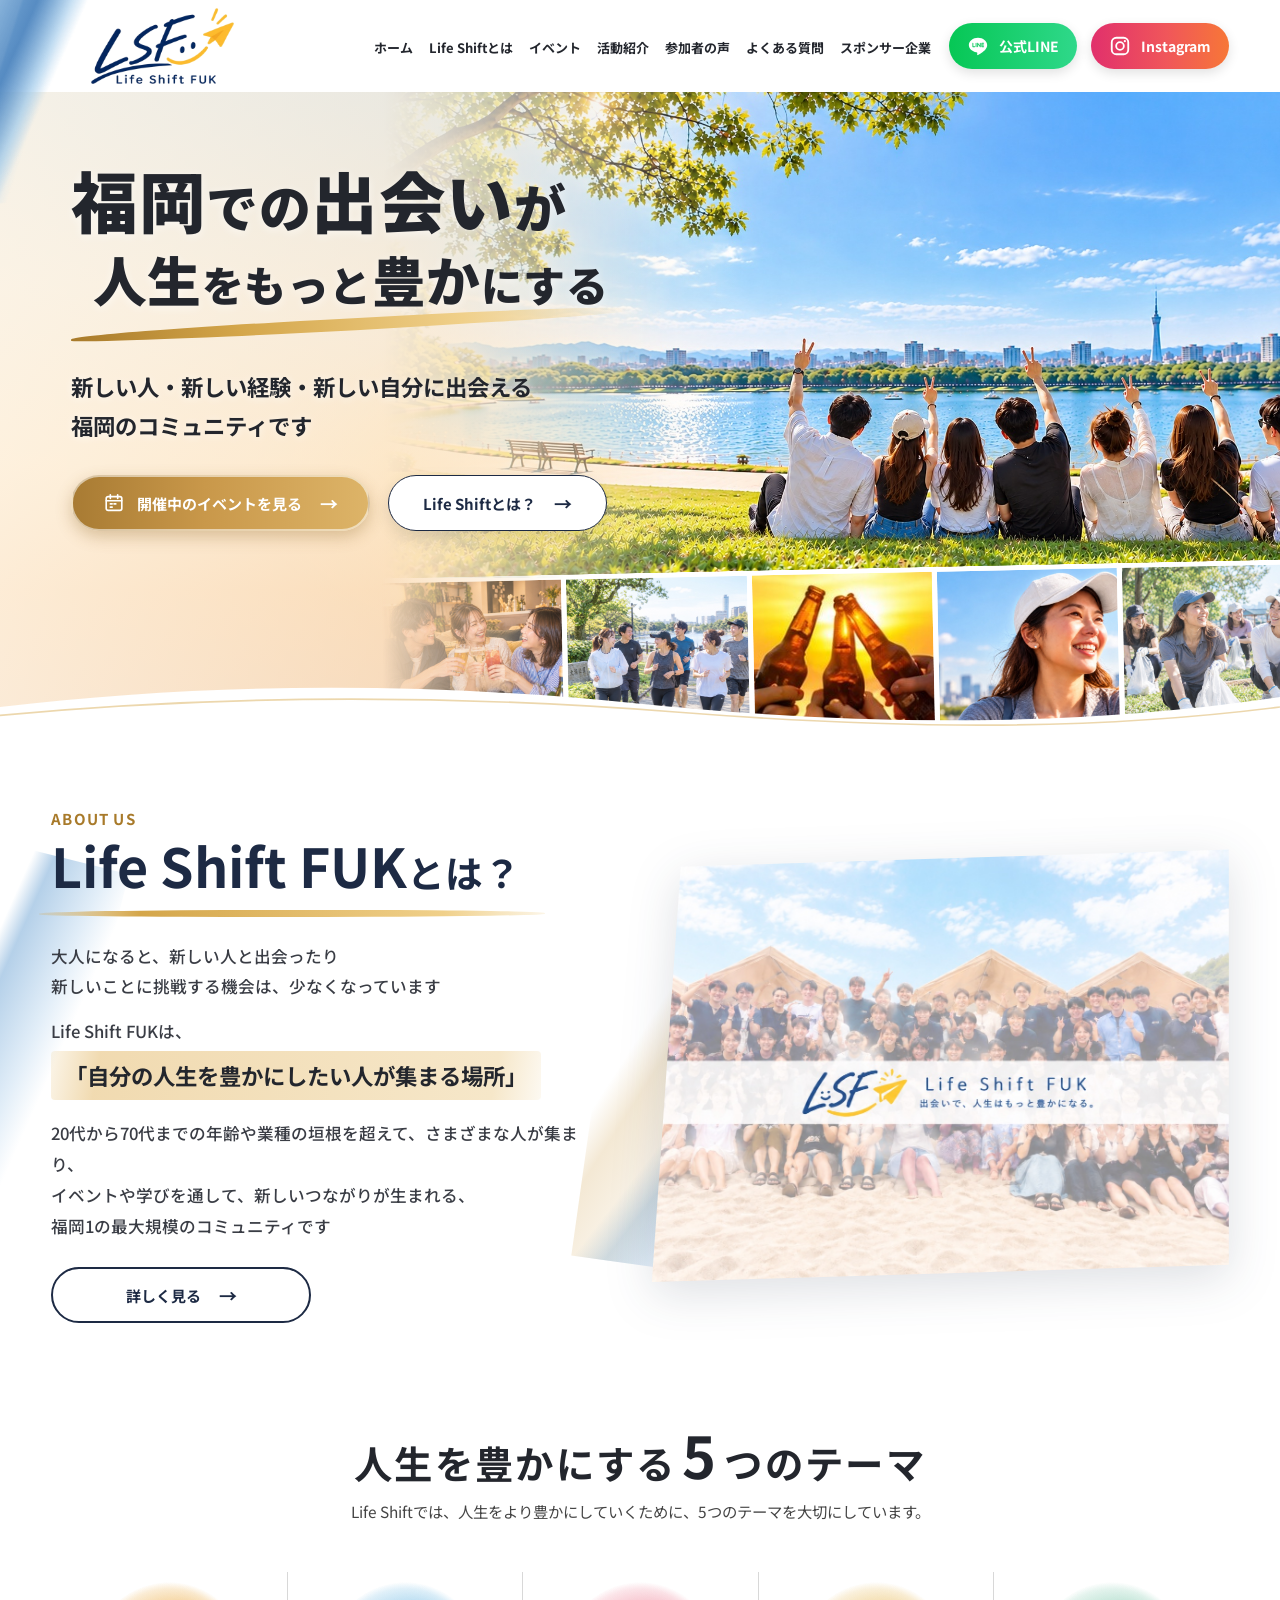
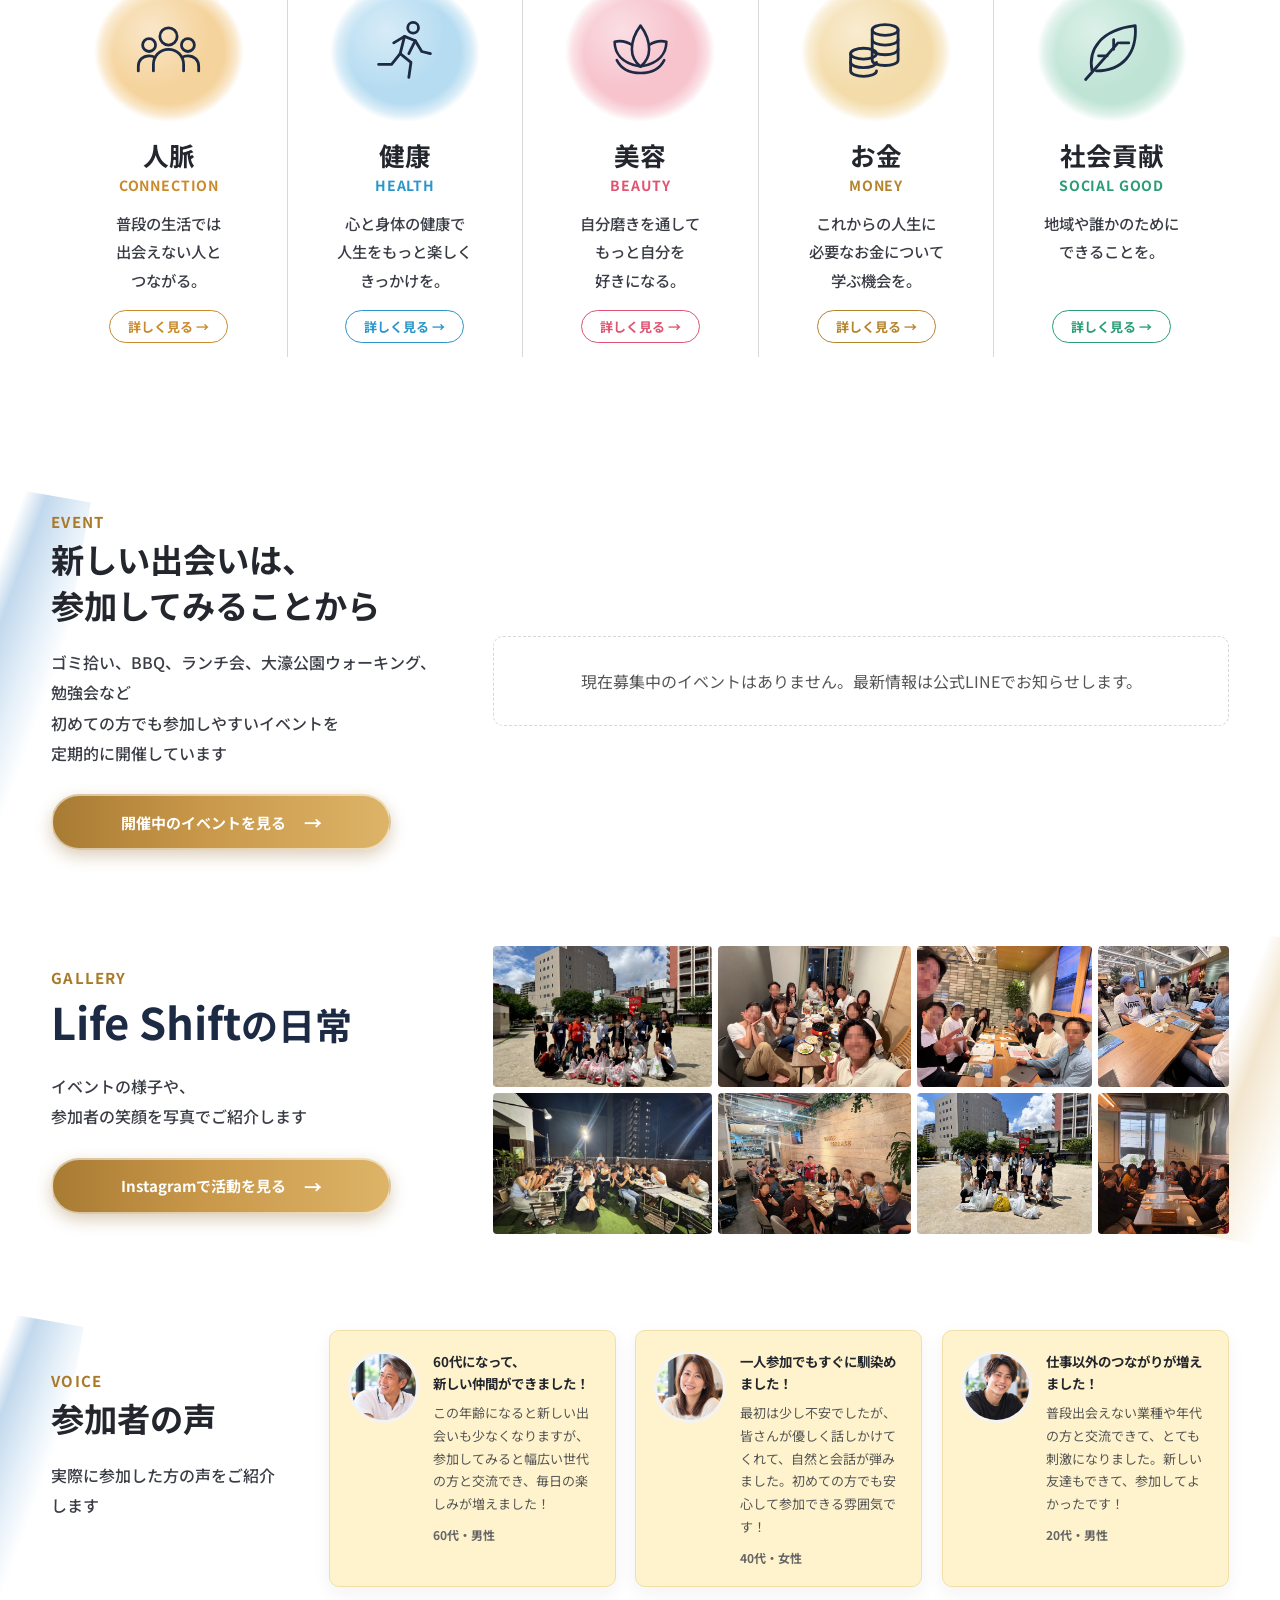
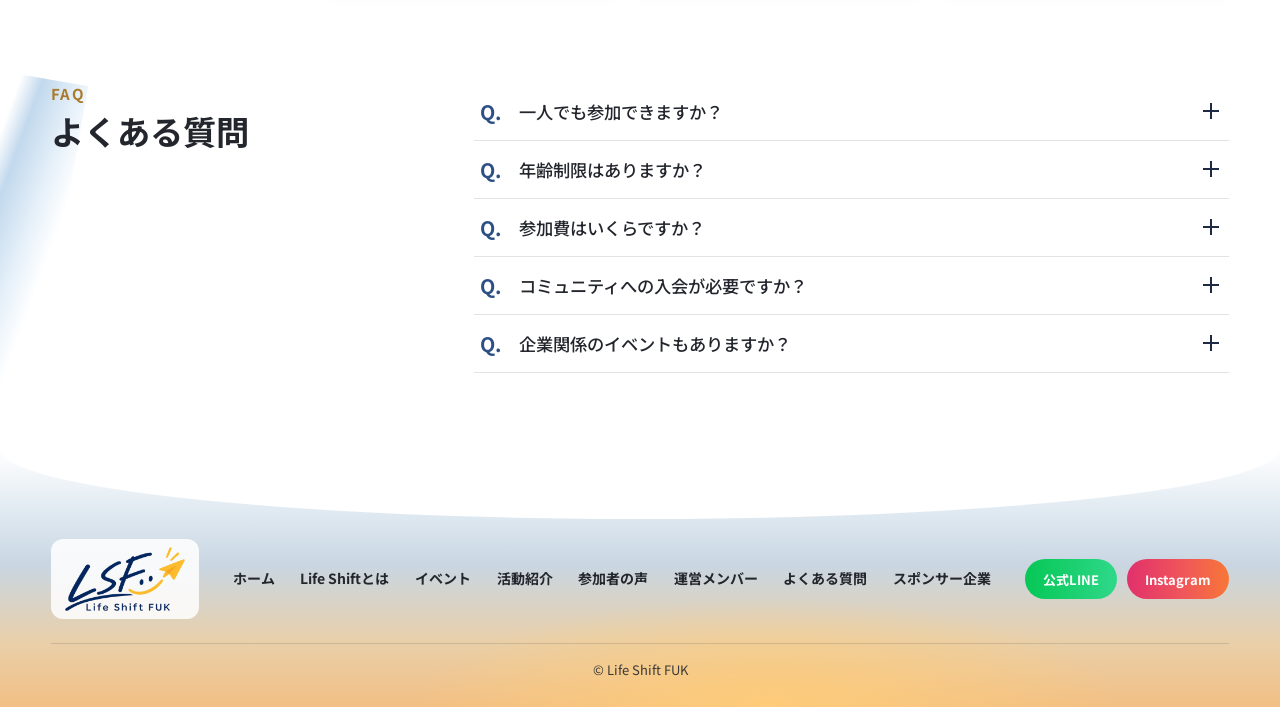
==== commit daac6e7d: "Show the FAQ "see more" button only when there are more than five questions The top page lists five " ====
--- a/index.html
+++ b/index.html
@@ -256,7 +256,8 @@
       <div class="split-head">
         <p class="section-label">FAQ</p>
         <h2 class="split-title">よくある質問</h2>
-        <a href="faq.html" class="btn btn-outline btn-wide btn-outline--blue">よくある質問をもっと見る <span class="arrow">→</span></a>
+        <!-- 質問がトップに表示しきれない数（6件以上）のときだけ表示されます -->
+        <a href="faq.html" class="btn btn-outline btn-wide btn-outline--blue faq-more" hidden>よくある質問をもっと見る <span class="arrow">→</span></a>
       </div>
       <!-- 質問の内容は js/faq.js で編集できます -->
       <ul class="faq-list" data-cms-list="faq" data-cms-limit="5"></ul>
--- a/css/style.css
+++ b/css/style.css
@@ -1962,4 +1962,5 @@
   border-radius: 10px;
 }
 .sponsor-empty[hidden] { display: none; }
-
+.faq-more[hidden] { display: none; }
+
